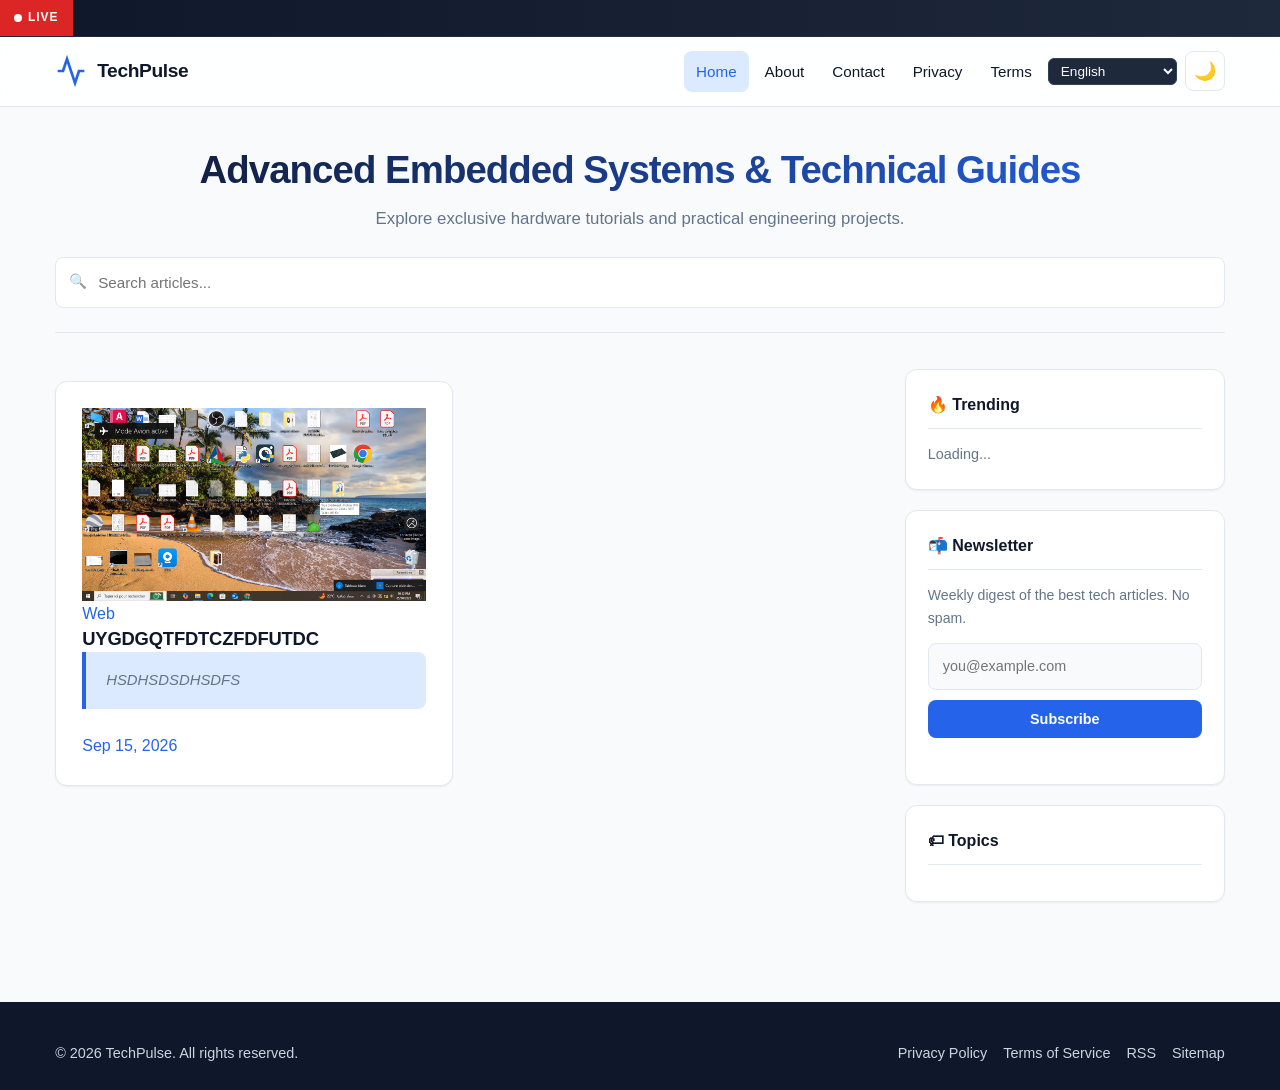
==== TECHPULSE-fixed/index.html @ c0780d41 "Update index.html" ====
<!DOCTYPE html>
<html lang="en" dir="ltr">
<head>
  <meta charset="UTF-8">
  <meta name="viewport" content="width=device-width, initial-scale=1.0">
  <title>TechPulse | Technical Tutorials &amp; Embedded Systems</title>
  <meta name="description" content="TechPulse - Your primary hub for hardware tutorials, microcontrollers, and embedded systems.">
  <meta name="keywords" content="embedded systems, microcontrollers, ESP32, IoT, tutorials, hardware">
  <link rel="canonical" href="https://techpulse.example.com/">

  <meta property="og:type" content="website">
  <meta property="og:title" content="TechPulse | Technical Tutorials & Embedded Systems">
  <meta property="og:description" content="Your primary hub for hardware tutorials, microcontrollers, and embedded systems.">
  <meta property="og:url" content="https://techpulse.example.com/">
  <meta property="og:image" content="https://techpulse.example.com/assets/og-default.png">
  <meta name="twitter:card" content="summary_large_image">

  <link rel="icon" href="favicon.ico" type="image/x-icon">
  <link rel="alternate" type="application/rss+xml" title="TechPulse RSS" href="rss.xml">
  <link rel="stylesheet" href="css/style.css">
  
  <style>
    /* Global Progress Bar & Enhancements */
    #readingProgressBar {
      position: fixed;
      top: 0;
      left: 0;
      height: 3px;
      background: #2563eb;
      width: 0%;
      z-index: 10000;
      transition: width 0.1s ease-out;
    }
    
    /* Language Selector Styling */
    .lang-select {
      background: var(--bg-secondary, #1e293b);
      color: var(--text-color, #f8fafc);
      border: 1px solid #334155;
      padding: 4px 8px;
      border-radius: 6px;
      font-size: 0.85rem;
      cursor: pointer;
      outline: none;
    }

    /* Secret Admin Modal */
    .admin-modal-overlay {
      position: fixed;
      top: 0; left: 0; width: 100%; height: 100%;
      background: rgba(0, 0, 0, 0.75);
      display: none;
      justify-content: center;
      align-items: center;
      z-index: 9999;
      backdrop-filter: blur(4px);
    }
    .admin-modal-overlay.active { display: flex; }
    .admin-modal-card {
      background: #1e293b;
      color: #f8fafc;
      padding: 24px;
      border-radius: 12px;
      box-shadow: 0 10px 25px rgba(0,0,0,0.5);
      width: 100%;
      max-width: 360px;
      text-align: center;
      border: 1px solid #334155;
      font-family: inherit;
    }
    .admin-modal-card h3 { margin-top: 0; margin-bottom: 12px; font-size: 1.25rem; }
    .admin-modal-card input {
      width: 100%;
      padding: 10px;
      margin-bottom: 12px;
      border-radius: 6px;
      border: 1px solid #475569;
      background: #0f172a;
      color: #fff;
      box-sizing: border-box;
      outline: none;
    }
    .admin-modal-card button {
      width: 100%;
      padding: 10px;
      border-radius: 6px;
      border: none;
      background: #2563eb;
      color: #fff;
      font-weight: bold;
      cursor: pointer;
    }
    .admin-modal-card button:hover { background: #1d4ed8; }

    /* Copy Code Button */
    pre { position: relative; }
    .copy-code-btn {
      position: absolute;
      top: 8px;
      right: 8px;
      background: #334155;
      color: #ffffff;
      border: none;
      padding: 4px 8px;
      border-radius: 4px;
      font-size: 0.75rem;
      cursor: pointer;
      transition: background 0.2s;
    }
    .copy-code-btn:hover { background: #475569; }
  </style>
</head>
<body>

  <!-- Top Scroll Progress Bar -->
  <div id="readingProgressBar"></div>

  <!-- News Ticker -->
  <div class="ticker" aria-label="Tech news ticker">
    <span class="ticker-label" id="tickerLabel">Live</span>
    <div class="ticker-track" id="tickerTrack" aria-hidden="true">
      <!-- Dynamic Ticker Items loaded via JS -->
    </div>
  </div>

  <header class="main-header">
    <div class="container">
      <div class="logo">
        <a href="index.html" aria-label="TechPulse Home">
          <svg width="32" height="32" viewBox="0 0 24 24" fill="none" stroke="currentColor" stroke-width="2">
            <polyline points="22 12 18 12 15 21 9 3 6 12 2 12"></polyline>
          </svg>
          <span>TechPulse</span>
        </a>
      </div>
      <nav class="nav-links" aria-label="Main navigation">
        <a href="index.html" class="active" data-i18n="nav_home">Home</a>
        <a href="about.html" data-i18n="nav_about">About</a>
        <a href="contact.html" data-i18n="nav_contact">Contact</a>
        <a href="privacy-policy.html" data-i18n="nav_privacy">Privacy</a>
        <a href="terms.html" data-i18n="nav_terms">Terms</a>
        
        <!-- Language Switcher (Top Global Languages by Population - No Arabic) -->
        <select id="languageSelector" class="lang-select" aria-label="Select Language">
          <option value="en">English</option>
          <option value="zh">中文 (Chinese)</option>
          <option value="es">Español</option>
          <option value="hi">हिन्दी (Hindi)</option>
          <option value="fr">Français</option>
        </select>

        <!-- Hidden Admin Link -->
        <a href="admin.html" id="adminBtn" class="admin-btn" style="display: none;">Admin</a>
        <button id="darkModeToggle" type="button" aria-pressed="false" aria-label="Switch theme">🌙</button>
      </nav>
    </div>
  </header>

  <main class="container">
    <section class="hero-section">
      <h1 data-i18n="hero_title">Advanced Embedded Systems &amp; Technical Guides</h1>
      <p data-i18n="hero_desc">Explore exclusive hardware tutorials and practical engineering projects.</p>
    </section>

    <div class="toolbar">
      <div class="search-box">
        <input type="search" id="searchInput" placeholder="Search articles..." aria-label="Search articles" data-i18n-ph="search_ph">
      </div>
    </div>

    <div class="filters" id="filters" aria-label="Filter by category"></div>

    <div class="layout">
      <div>
        <section class="articles-grid" id="articles-container" aria-live="polite">
          <p class="loading-state" data-i18n="loading">Loading articles...</p>
        </section>
      </div>

      <aside class="sidebar" aria-label="Sidebar">
        <div class="widget">
          <h3 data-i18n="widget_trending">🔥 Trending</h3>
          <ol class="popular-list" id="trendingList">
            <li style="color:var(--text-muted);font-size:0.9rem" data-i18n="loading">Loading...</li>
          </ol>
        </div>

        <div class="widget">
          <h3 data-i18n="widget_newsletter">📬 Newsletter</h3>
          <p style="font-size:0.88rem;color:var(--text-muted);margin-bottom:12px;" data-i18n="newsletter_desc">
            Weekly digest of the best tech articles. No spam.
          </p>
          <form class="newsletter-form" novalidate>
            <input type="email" placeholder="you@example.com" aria-label="Email address" required>
            <button type="submit" data-i18n="btn_subscribe">Subscribe</button>
            <p class="newsletter-msg" aria-live="polite"></p>
          </form>
        </div>

        <div class="widget">
          <h3 data-i18n="widget_topics">🏷 Topics</h3>
          <div class="tags" id="tagList"></div>
        </div>
      </aside>
    </div>
  </main>

  <footer class="main-footer">
    <div class="container">
      <p>&copy; 2026 TechPulse. All rights reserved.</p>
      <div class="footer-links">
        <a href="privacy-policy.html" data-i18n="nav_privacy">Privacy Policy</a>
        <a href="terms.html" data-i18n="nav_terms">Terms of Service</a>
        <a href="rss.xml">RSS</a>
        <a href="sitemap.xml">Sitemap</a>
      </div>
    </div>
  </footer>

  <button id="scrollTopBtn" type="button" aria-label="Scroll to top">↑</button>

  <!-- Admin Login Modal -->
  <div class="admin-modal-overlay" id="adminModal">
    <div class="admin-modal-card">
      <h3>Admin Access</h3>
      <input type="password" id="adminPassInput" placeholder="Enter Security PIN..." autocomplete="off">
      <button onclick="verifyAdminAccess()">Login</button>
    </div>
  </div>

  <script src="js/main.js"></script>

  <!-- Admin Secret Script -->
  <script>
    const SECRET_PIN = "123456";
    const adminBtn = document.getElementById('adminBtn');
    const adminModal = document.getElementById('adminModal');
    const adminPassInput = document.getElementById('adminPassInput');

    document.addEventListener("DOMContentLoaded", () => {
      if (sessionStorage.getItem("tp_admin_authenticated") === "true") {
        adminBtn.style.display = "inline-block";
      }
    });

    document.addEventListener("keydown", (e) => {
      if (e.ctrlKey && e.shiftKey && (e.key === 'A' || e.key === 'a')) {
        e.preventDefault();
        adminModal.classList.add('active');
        adminPassInput.focus();
      }
      if (e.key === "Escape") {
        adminModal.classList.remove('active');
      }
    });

    function verifyAdminAccess() {
      if (adminPassInput.value.trim() === SECRET_PIN) {
        sessionStorage.setItem("tp_admin_authenticated", "true");
        adminBtn.style.display = "inline-block";
        adminModal.classList.remove('active');
        adminPassInput.value = "";
        window.location.href = "admin.html";
      } else {
        alert("Incorrect PIN!");
        adminPassInput.value = "";
      }
    }
  </script>
</body>
</html>
---- TECHPULSE-fixed/css/style.css ----
/* ============================================
   TechPulse — Complete Stylesheet
   ============================================ */

:root {
    --bg: #f8fafc;
    --bg-alt: #ffffff;
    --bg-soft: #f1f5f9;
    --text: #0f172a;
    --text-muted: #64748b;
    --border: #e2e8f0;
    --primary: #2563eb;
    --primary-hover: #1d4ed8;
    --primary-soft: #dbeafe;
    --accent: #f59e0b;
    --danger: #dc2626;
    --success: #16a34a;
    --header-bg: rgba(255, 255, 255, 0.85);
    --footer-bg: #0f172a;
    --footer-text: #cbd5e1;
    --shadow-sm: 0 1px 2px rgba(15, 23, 42, 0.06);
    --shadow-md: 0 4px 12px rgba(15, 23, 42, 0.08);
    --shadow-lg: 0 12px 32px rgba(15, 23, 42, 0.12);
    --radius: 12px;
    --radius-sm: 8px;
    --transition: 0.25s cubic-bezier(0.4, 0, 0.2, 1);
}

html.dark-theme {
    --bg: #0b1220;
    --bg-alt: #131c2e;
    --bg-soft: #1a2438;
    --text: #e2e8f0;
    --text-muted: #94a3b8;
    --border: #22304a;
    --primary: #3b82f6;
    --primary-hover: #60a5fa;
    --primary-soft: #1e3a8a;
    --header-bg: rgba(11, 18, 32, 0.85);
    --footer-bg: #060c18;
    --footer-text: #94a3b8;
    --shadow-sm: 0 1px 2px rgba(0, 0, 0, 0.4);
    --shadow-md: 0 4px 12px rgba(0, 0, 0, 0.5);
    --shadow-lg: 0 12px 32px rgba(0, 0, 0, 0.6);
}

* { box-sizing: border-box; margin: 0; padding: 0; }
html { scroll-behavior: smooth; }

body {
    font-family: -apple-system, BlinkMacSystemFont, "Segoe UI", Roboto, "Helvetica Neue", Arial, sans-serif;
    line-height: 1.65;
    background: var(--bg);
    color: var(--text);
    transition: background-color var(--transition), color var(--transition);
    -webkit-font-smoothing: antialiased;
    min-height: 100vh;
    display: flex;
    flex-direction: column;
}
main { flex: 1; }

img { max-width: 100%; height: auto; display: block; }
a { color: var(--primary); text-decoration: none; transition: color var(--transition); }
a:hover { color: var(--primary-hover); }

a:focus-visible, button:focus-visible,
input:focus-visible, textarea:focus-visible, select:focus-visible {
    outline: 3px solid var(--primary);
    outline-offset: 2px;
    border-radius: 4px;
}

.container {
    width: 92%;
    max-width: 1180px;
    margin: 0 auto;
    padding: 0 4px;
}

/* ============ News Ticker ============ */
.ticker {
    background: linear-gradient(90deg, #0f172a, #1e293b);
    color: #e2e8f0;
    display: flex;
    align-items: center;
    overflow: hidden;
    border-bottom: 1px solid rgba(255, 255, 255, 0.06);
    font-size: 0.9rem;
    position: relative;
    z-index: 5;
}
.ticker-label {
    background: #dc2626;
    color: #fff;
    padding: 8px 14px;
    font-weight: 700;
    font-size: 0.75rem;
    letter-spacing: 0.08em;
    text-transform: uppercase;
    display: flex;
    align-items: center;
    gap: 6px;
    flex-shrink: 0;
}
.ticker-label::before {
    content: "";
    width: 8px; height: 8px;
    background: #fff;
    border-radius: 50%;
    animation: pulse 1.4s infinite ease-in-out;
}
@keyframes pulse {
    0%, 100% { opacity: 1; transform: scale(1); }
    50% { opacity: 0.4; transform: scale(0.7); }
}
.ticker-track {
    display: flex;
    gap: 40px;
    white-space: nowrap;
    animation: ticker-scroll 45s linear infinite;
    padding-left: 40px;
    will-change: transform;
}
.ticker:hover .ticker-track { animation-play-state: paused; }
.ticker-item { display: inline-flex; align-items: center; gap: 8px; }
.ticker-item::before { content: "▸"; color: #3b82f6; font-weight: 700; }
.ticker-item a { color: inherit; }
.ticker-item a:hover { color: #60a5fa; }
@keyframes ticker-scroll {
    from { transform: translateX(0); }
    to { transform: translateX(-50%); }
}

/* ============ Header ============ */
.main-header {
    position: sticky;
    top: 0;
    z-index: 100;
    background: var(--header-bg);
    backdrop-filter: saturate(180%) blur(12px);
    -webkit-backdrop-filter: saturate(180%) blur(12px);
    border-bottom: 1px solid var(--border);
}
.main-header .container {
    display: flex;
    justify-content: space-between;
    align-items: center;
    padding: 14px 4px;
    gap: 16px;
    flex-wrap: wrap;
}
.logo a {
    display: flex;
    align-items: center;
    gap: 10px;
    font-weight: 800;
    font-size: 1.2rem;
    color: var(--text);
    letter-spacing: -0.02em;
}
.logo svg polyline { stroke: var(--primary); }

.nav-links {
    display: flex;
    align-items: center;
    gap: 4px;
    flex-wrap: wrap;
}
.nav-links a {
    color: var(--text);
    font-weight: 500;
    padding: 8px 12px;
    border-radius: var(--radius-sm);
    font-size: 0.95rem;
    transition: background var(--transition), color var(--transition);
}
.nav-links a:hover { background: var(--bg-soft); color: var(--primary); }
.nav-links a.active { color: var(--primary); background: var(--primary-soft); }

.admin-btn {
    background: var(--primary) !important;
    color: #fff !important;
    padding: 8px 16px !important;
    border-radius: var(--radius-sm) !important;
    font-weight: 600 !important;
}
.admin-btn:hover { background: var(--primary-hover) !important; color: #fff !important; }

#darkModeToggle {
    display: inline-flex;
    align-items: center;
    justify-content: center;
    width: 40px; height: 40px;
    border-radius: var(--radius-sm);
    border: 1px solid var(--border);
    background: var(--bg-alt);
    color: var(--text);
    cursor: pointer;
    font-size: 18px;
    transition: all var(--transition);
    margin-left: 4px;
}
#darkModeToggle:hover { border-color: var(--primary); color: var(--primary); }

/* ============ Hero ============ */
.hero-section {
    text-align: center;
    margin: 40px 0 24px;
    padding: 0 4px;
}
.hero-section h1 {
    font-size: clamp(1.6rem, 3.5vw, 2.4rem);
    line-height: 1.2;
    letter-spacing: -0.025em;
    margin-bottom: 12px;
    background: linear-gradient(135deg, var(--text), var(--primary));
    -webkit-background-clip: text;
    background-clip: text;
    -webkit-text-fill-color: transparent;
}
.hero-section p {
    color: var(--text-muted);
    font-size: 1.05rem;
    max-width: 640px;
    margin: 0 auto;
}

/* ============ Search + Filter ============ */
.toolbar {
    display: flex;
    gap: 12px;
    align-items: center;
    margin: 24px 0 8px;
    flex-wrap: wrap;
}
.search-box {
    flex: 1;
    min-width: 220px;
    position: relative;
}
.search-box input {
    width: 100%;
    padding: 12px 16px 12px 42px;
    border: 1px solid var(--border);
    border-radius: var(--radius-sm);
    background: var(--bg-alt);
    color: var(--text);
    font: inherit;
    font-size: 0.95rem;
    transition: border-color var(--transition), box-shadow var(--transition);
}
.search-box input:focus {
    outline: none;
    border-color: var(--primary);
    box-shadow: 0 0 0 3px var(--primary-soft);
}
.search-box::before {
    content: "🔍";
    position: absolute;
    left: 14px;
    top: 50%;
    transform: translateY(-50%);
    font-size: 0.9rem;
    pointer-events: none;
    opacity: 0.6;
}

.filters {
    display: flex;
    gap: 8px;
    flex-wrap: wrap;
    margin: 12px 0 24px;
    padding-bottom: 12px;
    border-bottom: 1px solid var(--border);
}
.filter-chip {
    background: var(--bg-soft);
    color: var(--text-muted);
    padding: 6px 14px;
    border-radius: 999px;
    font-size: 0.85rem;
    font-weight: 500;
    border: 1px solid transparent;
    cursor: pointer;
    font-family: inherit;
    transition: all var(--transition);
}
.filter-chip:hover { background: var(--primary-soft); color: var(--primary); }
.filter-chip.active {
    background: var(--primary);
    color: #fff;
    border-color: var(--primary);
}

/* ============ Articles Grid ============ */
.articles-grid {
    display: grid;
    grid-template-columns: repeat(auto-fill, minmax(300px, 1fr));
    gap: 22px;
    padding: 12px 0 60px;
}
.article-card {
    background: var(--bg-alt);
    padding: 26px;
    border-radius: var(--radius);
    border: 1px solid var(--border);
    box-shadow: var(--shadow-sm);
    display: flex;
    flex-direction: column;
    gap: 12px;
    transition: transform var(--transition), box-shadow var(--transition), border-color var(--transition);
    position: relative;
    overflow: hidden;
}
.article-card::before {
    content: "";
    position: absolute;
    top: 0; left: 0;
    width: 4px; height: 100%;
    background: linear-gradient(180deg, var(--primary), #7c3aed);
    opacity: 0;
    transition: opacity var(--transition);
}
.article-card:hover {
    transform: translateY(-4px);
    box-shadow: var(--shadow-lg);
    border-color: var(--primary);
}
.article-card:hover::before { opacity: 1; }

.article-card .card-category {
    display: inline-block;
    background: var(--primary-soft);
    color: var(--primary);
    font-size: 0.72rem;
    font-weight: 700;
    padding: 4px 10px;
    border-radius: 999px;
    letter-spacing: 0.05em;
    text-transform: uppercase;
    width: fit-content;
}
.article-card h3 {
    font-size: 1.15rem;
    line-height: 1.35;
    letter-spacing: -0.01em;
    color: var(--text);
}
.article-card h3 a { color: inherit; }
.article-card h3 a:hover { color: var(--primary); }
.article-card p {
    color: var(--text-muted);
    font-size: 0.93rem;
    flex: 1;
}
.article-card .card-meta {
    display: flex;
    gap: 12px;
    font-size: 0.82rem;
    color: var(--text-muted);
    padding-top: 10px;
    border-top: 1px solid var(--border);
}
.read-more {
    color: var(--primary);
    font-weight: 600;
    font-size: 0.92rem;
    align-self: flex-start;
    display: inline-flex;
    align-items: center;
    gap: 6px;
    transition: gap var(--transition);
}
.read-more:hover { gap: 10px; color: var(--primary-hover); }

/* ============ Sidebar ============ */
.layout {
    display: grid;
    grid-template-columns: 1fr 320px;
    gap: 32px;
    padding: 12px 0 60px;
    align-items: start;
}
.sidebar { display: flex; flex-direction: column; gap: 20px; position: sticky; top: 90px; }
.widget {
    background: var(--bg-alt);
    border: 1px solid var(--border);
    border-radius: var(--radius);
    padding: 22px;
    box-shadow: var(--shadow-sm);
}
.widget h3 {
    font-size: 1rem;
    margin-bottom: 14px;
    padding-bottom: 10px;
    border-bottom: 1px solid var(--border);
}
.popular-list { list-style: none; display: flex; flex-direction: column; gap: 12px; }
.popular-list li { display: flex; gap: 12px; align-items: flex-start; }
.popular-num {
    flex-shrink: 0;
    width: 26px; height: 26px;
    background: var(--primary-soft);
    color: var(--primary);
    border-radius: 50%;
    display: flex;
    align-items: center;
    justify-content: center;
    font-weight: 700;
    font-size: 0.8rem;
}
.popular-list a { color: var(--text); font-size: 0.9rem; font-weight: 500; line-height: 1.4; }
.popular-list a:hover { color: var(--primary); }

.tags { display: flex; flex-wrap: wrap; gap: 8px; }
.tag {
    background: var(--bg-soft);
    color: var(--text-muted);
    padding: 5px 12px;
    border-radius: 999px;
    font-size: 0.82rem;
    font-weight: 500;
    transition: all var(--transition);
    cursor: pointer;
    border: none;
    font-family: inherit;
}
.tag:hover { background: var(--primary); color: #fff; }

.newsletter-form { display: flex; flex-direction: column; gap: 10px; }
.newsletter-form input {
    padding: 11px 14px;
    border: 1px solid var(--border);
    border-radius: var(--radius-sm);
    background: var(--bg);
    color: var(--text);
    font: inherit;
    font-size: 0.9rem;
}
.newsletter-form input:focus { border-color: var(--primary); outline: none; box-shadow: 0 0 0 3px var(--primary-soft); }
.newsletter-form button {
    background: var(--primary);
    color: #fff;
    border: none;
    padding: 11px;
    border-radius: var(--radius-sm);
    font-weight: 600;
    cursor: pointer;
    font-family: inherit;
    font-size: 0.9rem;
    transition: background var(--transition);
}
.newsletter-form button:hover { background: var(--primary-hover); }
.newsletter-msg { font-size: 0.85rem; color: var(--success); min-height: 1em; }

/* ============ Single Article ============ */
.reading-progress {
    position: fixed;
    top: 0; left: 0;
    height: 3px;
    width: 0%;
    background: linear-gradient(90deg, var(--primary), #7c3aed);
    z-index: 9999;
    transition: width 0.1s linear;
}
.breadcrumbs {
    display: flex;
    align-items: center;
    gap: 8px;
    padding: 20px 0 0;
    font-size: 0.88rem;
    color: var(--text-muted);
    flex-wrap: wrap;
}
.breadcrumbs a { color: var(--text-muted); }
.breadcrumbs a:hover { color: var(--primary); }
.breadcrumbs .current {
    color: var(--text);
    font-weight: 600;
    max-width: 320px;
    overflow: hidden;
    text-overflow: ellipsis;
    white-space: nowrap;
}

.article-container { max-width: 760px; margin: 0 auto; padding: 20px 0 60px; }
.single-article {
    background: var(--bg-alt);
    border: 1px solid var(--border);
    border-radius: var(--radius);
    padding: 40px;
    box-shadow: var(--shadow-sm);
    margin-top: 20px;
}
.article-header { margin-bottom: 24px; }
.article-header .article-category {
    display: inline-block;
    background: var(--primary-soft);
    color: var(--primary);
    font-size: 0.72rem;
    font-weight: 700;
    padding: 4px 12px;
    border-radius: 999px;
    letter-spacing: 0.05em;
    text-transform: uppercase;
    margin-bottom: 12px;
}
.article-header h1 {
    font-size: clamp(1.6rem, 3.5vw, 2.2rem);
    line-height: 1.2;
    letter-spacing: -0.025em;
    margin-bottom: 14px;
}
.article-meta {
    display: flex;
    gap: 16px;
    flex-wrap: wrap;
    color: var(--text-muted);
    font-size: 0.88rem;
    padding-bottom: 16px;
    border-bottom: 1px solid var(--border);
}
.article-hero-img {
    width: 100%;
    max-height: 420px;
    object-fit: cover;
    border-radius: var(--radius);
    margin: 20px 0;
}
.article-excerpt {
    padding: 16px 20px;
    background: var(--primary-soft);
    border-left: 4px solid var(--primary);
    border-radius: 0 var(--radius-sm) var(--radius-sm) 0;
    margin-bottom: 24px;
    font-style: italic;
}
html.dark-theme .article-excerpt { background: rgba(59, 130, 246, 0.12); }
.article-excerpt p { margin: 0; }
.article-content { font-size: 1.02rem; line-height: 1.75; }
.article-content p { margin-bottom: 18px; }

.share-buttons {
    display: flex;
    gap: 10px;
    flex-wrap: wrap;
    align-items: center;
    margin: 32px 0 20px;
    padding: 20px 0;
    border-top: 1px solid var(--border);
    border-bottom: 1px solid var(--border);
}
.share-label { font-weight: 600; font-size: 0.9rem; color: var(--text-muted); }
.share-btn {
    display: inline-flex;
    align-items: center;
    gap: 6px;
    padding: 8px 14px;
    border-radius: var(--radius-sm);
    background: var(--bg-soft);
    color: var(--text);
    font-size: 0.85rem;
    font-weight: 600;
    border: 1px solid var(--border);
    cursor: pointer;
    font-family: inherit;
    transition: all var(--transition);
}
.share-btn:hover { background: var(--primary); color: #fff; border-color: var(--primary); transform: translateY(-2px); }

.back-row { text-align: center; margin-top: 24px; }

.related-section { margin-top: 50px; }
.section-heading {
    font-size: 1.3rem;
    letter-spacing: -0.01em;
    margin-bottom: 22px;
    padding-bottom: 12px;
    border-bottom: 2px solid var(--border);
    position: relative;
    padding-left: 14px;
}
.section-heading::before {
    content: "";
    position: absolute;
    left: 0; top: 4px;
    width: 4px; height: 22px;
    background: var(--primary);
    border-radius: 2px;
}

.not-found { text-align: center; padding: 80px 20px; }
.not-found-icon { font-size: 4rem; margin-bottom: 16px; }
.not-found h1 { font-size: 1.8rem; margin-bottom: 8px; }
.not-found p { color: var(--text-muted); margin-bottom: 24px; }

.loading-state { text-align: center; padding: 60px 20px; color: var(--text-muted); }

/* ============ Buttons ============ */
.btn-primary, .btn-secondary {
    display: inline-flex;
    align-items: center;
    justify-content: center;
    gap: 6px;
    padding: 11px 22px;
    border: 1px solid transparent;
    border-radius: var(--radius-sm);
    cursor: pointer;
    font: inherit;
    font-weight: 600;
    font-size: 0.92rem;
    transition: all var(--transition);
    text-decoration: none;
}
.btn-primary { background: var(--primary); color: #fff; }
.btn-primary:hover { background: var(--primary-hover); color: #fff; transform: translateY(-1px); }
.btn-secondary {
    background: var(--bg-soft);
    color: var(--text);
    border-color: var(--border);
}
.btn-secondary:hover { background: var(--bg); color: var(--primary); border-color: var(--primary); }

/* ============ Static Pages ============ */
.page-content {
    background: var(--bg-alt);
    border-radius: var(--radius);
    border: 1px solid var(--border);
    padding: 40px;
    margin: 30px auto 60px;
    box-shadow: var(--shadow-sm);
    max-width: 800px;
}
.page-content h1 {
    font-size: clamp(1.6rem, 3vw, 2rem);
    letter-spacing: -0.02em;
    margin-bottom: 16px;
    padding-bottom: 12px;
    border-bottom: 2px solid var(--border);
}
.page-content h2 { font-size: 1.2rem; margin: 24px 0 10px; color: var(--primary); }
.page-content p { margin-bottom: 14px; }
.page-content ul { margin: 0 0 16px 22px; }
.page-content li { margin-bottom: 6px; }

.contact-form { display: flex; flex-direction: column; gap: 16px; margin-top: 24px; }
.form-group { display: flex; flex-direction: column; gap: 6px; }
.form-group label { font-weight: 600; font-size: 0.9rem; }
.form-group input, .form-group textarea, .form-group select {
    padding: 11px 14px;
    border: 1px solid var(--border);
    border-radius: var(--radius-sm);
    background: var(--bg);
    color: var(--text);
    font: inherit;
    font-size: 0.95rem;
    transition: border-color var(--transition), box-shadow var(--transition);
}
.form-group input:focus, .form-group textarea:focus, .form-group select:focus {
    outline: none;
    border-color: var(--primary);
    box-shadow: 0 0 0 3px var(--primary-soft);
}
.form-group textarea { resize: vertical; min-height: 120px; }

/* ============ Admin ============ */
.admin-container {
    display: grid;
    grid-template-columns: 1fr 1fr;
    gap: 24px;
    padding: 30px 0 60px;
    align-items: start;
}
.admin-form-card, .admin-list-card {
    background: var(--bg-alt);
    padding: 28px;
    border-radius: var(--radius);
    border: 1px solid var(--border);
    box-shadow: var(--shadow-sm);
}
.admin-form-card h3, .admin-list-card h3 {
    font-size: 1.15rem;
    margin-bottom: 18px;
    padding-bottom: 12px;
    border-bottom: 2px solid var(--border);
    position: relative;
    padding-left: 14px;
}
.admin-form-card h3::before, .admin-list-card h3::before {
    content: "";
    position: absolute;
    left: 0; top: 4px;
    width: 4px; height: 22px;
    background: var(--primary);
    border-radius: 2px;
}
.form-row { display: grid; grid-template-columns: 1fr 1fr; gap: 14px; }
.form-actions { display: flex; gap: 10px; flex-wrap: wrap; margin-top: 8px; }

.image-uploader { display: flex; flex-direction: column; gap: 8px; }
.image-preview {
    border: 2px dashed var(--border);
    border-radius: var(--radius-sm);
    min-height: 140px;
    display: flex;
    align-items: center;
    justify-content: center;
    cursor: pointer;
    overflow: hidden;
    background: var(--bg-soft);
    transition: all var(--transition);
}
.image-preview:hover { border-color: var(--primary); background: var(--primary-soft); }
.image-preview img { width: 100%; max-height: 220px; object-fit: cover; }
.image-hint { color: var(--text-muted); font-size: 0.88rem; }

.admin-article-item {
    display: flex;
    justify-content: space-between;
    align-items: center;
    gap: 12px;
    padding: 14px 0;
    border-bottom: 1px solid var(--border);
}
.admin-article-item:last-child { border-bottom: none; }
.admin-article-item > div:first-child { flex: 1; min-width: 0; }
.admin-article-item h4 { font-size: 0.98rem; line-height: 1.35; margin-bottom: 4px; word-break: break-word; }
.admin-article-item p {
    font-size: 0.85rem; color: var(--text-muted);
    overflow: hidden; text-overflow: ellipsis;
    display: -webkit-box; -webkit-line-clamp: 2; -webkit-box-orient: vertical;
}
.item-btns { display: flex; gap: 6px; flex-shrink: 0; }

.btn-edit, .btn-delete {
    border: none;
    padding: 7px 12px;
    border-radius: 6px;
    cursor: pointer;
    font: inherit;
    font-size: 0.82rem;
    font-weight: 600;
    transition: all var(--transition);
}
.btn-edit { background: #fef3c7; color: #92400e; }
.btn-edit:hover { background: var(--accent); color: #fff; }
.btn-delete { background: #fee2e2; color: #991b1b; }
.btn-delete:hover { background: var(--danger); color: #fff; }
html.dark-theme .btn-edit { background: rgba(245, 158, 11, 0.15); color: #fbbf24; }
html.dark-theme .btn-delete { background: rgba(220, 38, 38, 0.15); color: #f87171; }

.admin-stats {
    display: grid;
    grid-template-columns: repeat(auto-fit, minmax(120px, 1fr));
    gap: 12px;
    margin-bottom: 20px;
}
.stat {
    background: var(--bg-alt);
    border: 1px solid var(--border);
    border-radius: var(--radius-sm);
    padding: 14px 16px;
}
.stat-label { font-size: 0.75rem; color: var(--text-muted); text-transform: uppercase; letter-spacing: 0.05em; }
.stat-value { font-size: 1.5rem; font-weight: 800; color: var(--primary); margin-top: 2px; }

/* ============ Footer ============ */
.main-footer {
    background: var(--footer-bg);
    color: var(--footer-text);
    padding: 40px 0 24px;
    margin-top: 40px;
    font-size: 0.9rem;
}
.main-footer .container {
    display: flex;
    justify-content: space-between;
    align-items: center;
    flex-wrap: wrap;
    gap: 16px;
}
.footer-links { display: flex; gap: 16px; flex-wrap: wrap; }
.footer-links a { color: var(--footer-text); }
.footer-links a:hover { color: #60a5fa; }

/* ============ Scroll Top ============ */
#scrollTopBtn {
    display: none;
    position: fixed;
    bottom: 24px; right: 24px;
    z-index: 99;
    width: 48px; height: 48px;
    font-size: 20px;
    border: none;
    background: var(--primary);
    color: #fff;
    cursor: pointer;
    border-radius: 50%;
    box-shadow: var(--shadow-lg);
    transition: all var(--transition);
    align-items: center;
    justify-content: center;
}
#scrollTopBtn.visible { display: flex; }
#scrollTopBtn:hover { background: var(--primary-hover); transform: translateY(-3px); }

/* ============ Toast ============ */
.toast {
    position: fixed;
    bottom: 24px; left: 50%;
    transform: translateX(-50%) translateY(100px);
    background: var(--text);
    color: var(--bg);
    padding: 12px 24px;
    border-radius: var(--radius-sm);
    font-weight: 500;
    font-size: 0.9rem;
    box-shadow: var(--shadow-lg);
    opacity: 0;
    transition: all 0.3s ease;
    z-index: 500;
    pointer-events: none;
}
.toast.show { transform: translateX(-50%) translateY(0); opacity: 1; }

/* ============ Responsive ============ */
@media (max-width: 960px) {
    .layout { grid-template-columns: 1fr; }
    .sidebar { position: static; }
}
@media (max-width: 860px) {
    .admin-container { grid-template-columns: 1fr; }
}
@media (max-width: 720px) {
    .main-header .container { flex-direction: column; align-items: stretch; gap: 8px; }
    .nav-links { justify-content: flex-start; }
    .nav-links a { font-size: 0.88rem; padding: 6px 10px; }
    .hero-section h1 { font-size: 1.5rem; }
    .main-footer .container { justify-content: center; text-align: center; }
    .ticker { font-size: 0.82rem; }
    .ticker-label { font-size: 0.68rem; padding: 6px 10px; }
    .single-article, .page-content { padding: 24px 20px; }
    .form-row { grid-template-columns: 1fr; }
    .article-meta { font-size: 0.82rem; gap: 10px; }
    .breadcrumbs .current { max-width: 160px; }
}

@media (prefers-reduced-motion: reduce) {
    *, *::before, *::after {
        animation-duration: 0.01ms !important;
        animation-iteration-count: 1 !important;
        transition-duration: 0.01ms !important;
    }
    .ticker-track { animation: none; padding-left: 20px; overflow-x: auto; }
}
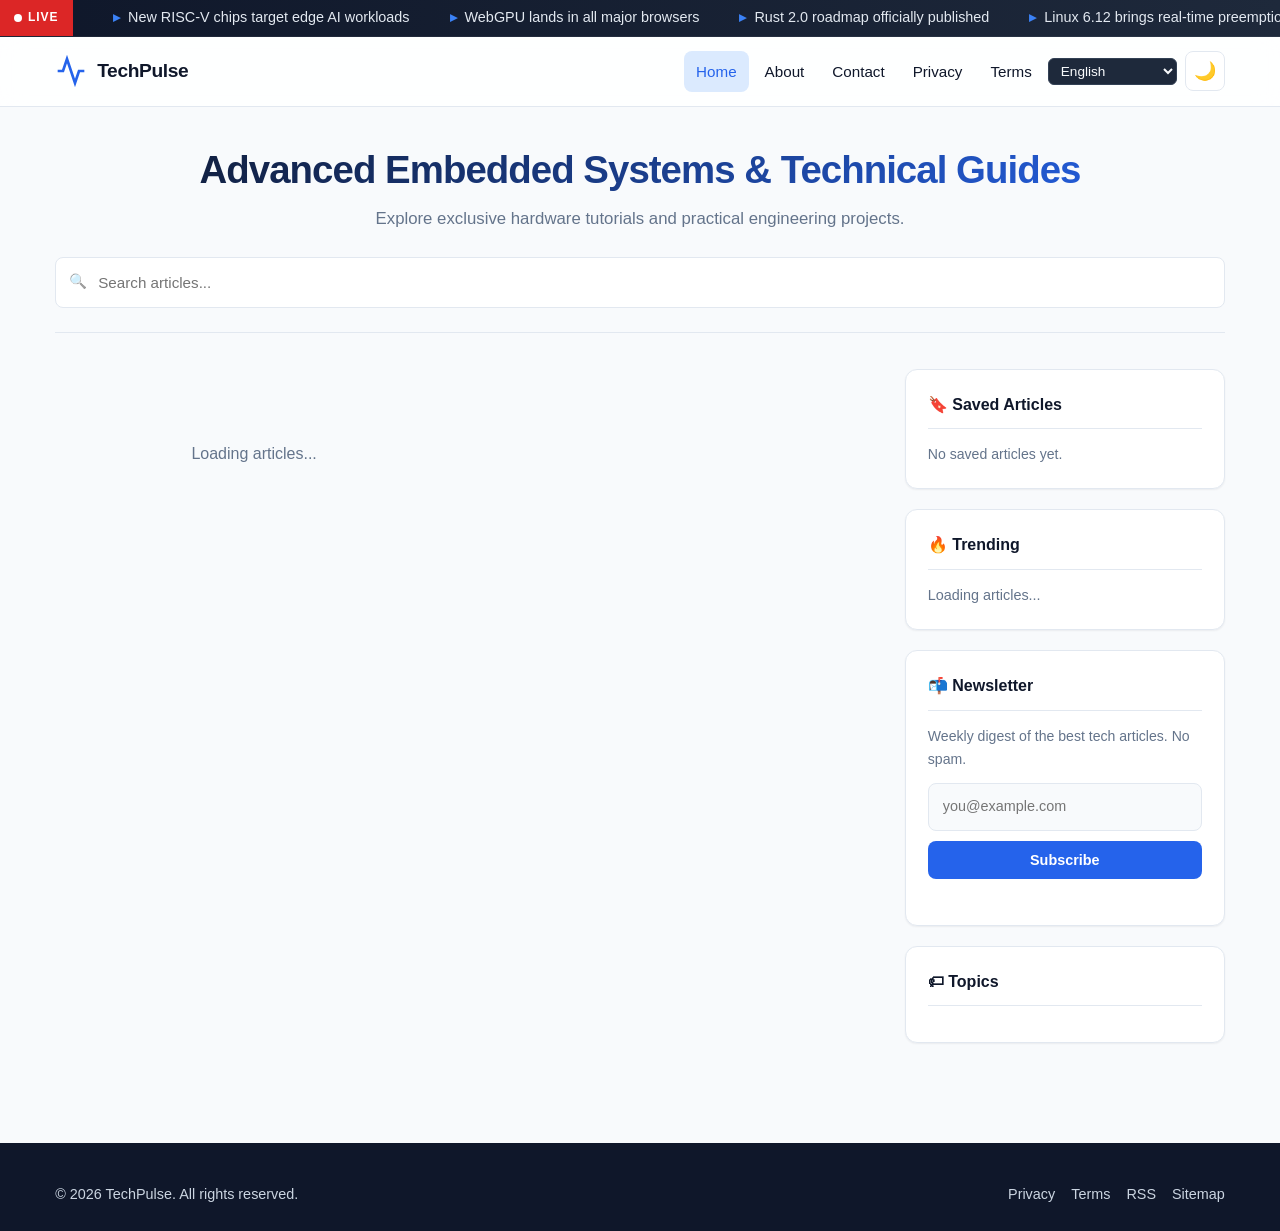
==== commit 5538f6c2: "Update index.html" ====
--- a/TECHPULSE-fixed/index.html
+++ b/TECHPULSE-fixed/index.html
@@ -18,21 +18,20 @@
   <link rel="icon" href="favicon.ico" type="image/x-icon">
   <link rel="alternate" type="application/rss+xml" title="TechPulse RSS" href="rss.xml">
   <link rel="stylesheet" href="css/style.css">
-  
+
   <style>
-    /* Global Progress Bar & Enhancements */
+    /* Reading Progress Bar */
     #readingProgressBar {
       position: fixed;
-      top: 0;
-      left: 0;
+      top: 0; left: 0;
       height: 3px;
       background: #2563eb;
       width: 0%;
       z-index: 10000;
       transition: width 0.1s ease-out;
     }
-    
-    /* Language Selector Styling */
+
+    /* Language Dropdown Selector */
     .lang-select {
       background: var(--bg-secondary, #1e293b);
       color: var(--text-color, #f8fafc);
@@ -44,7 +43,18 @@
       outline: none;
     }
 
-    /* Secret Admin Modal */
+    /* Bookmark Button */
+    .bookmark-btn {
+      background: transparent;
+      border: none;
+      cursor: pointer;
+      font-size: 1.1rem;
+      margin-left: 8px;
+      transition: transform 0.2s;
+    }
+    .bookmark-btn:hover { transform: scale(1.2); }
+
+    /* Admin Secret Modal Overlay */
     .admin-modal-overlay {
       position: fixed;
       top: 0; left: 0; width: 100%; height: 100%;
@@ -92,7 +102,7 @@
     }
     .admin-modal-card button:hover { background: #1d4ed8; }
 
-    /* Copy Code Button */
+    /* Code Block Copy Button */
     pre { position: relative; }
     .copy-code-btn {
       position: absolute;
@@ -115,12 +125,10 @@
   <!-- Top Scroll Progress Bar -->
   <div id="readingProgressBar"></div>
 
-  <!-- News Ticker -->
+  <!-- Dynamic News Ticker -->
   <div class="ticker" aria-label="Tech news ticker">
     <span class="ticker-label" id="tickerLabel">Live</span>
-    <div class="ticker-track" id="tickerTrack" aria-hidden="true">
-      <!-- Dynamic Ticker Items loaded via JS -->
-    </div>
+    <div class="ticker-track" id="tickerTrack" aria-hidden="true"></div>
   </div>
 
   <header class="main-header">
@@ -140,7 +148,7 @@
         <a href="privacy-policy.html" data-i18n="nav_privacy">Privacy</a>
         <a href="terms.html" data-i18n="nav_terms">Terms</a>
         
-        <!-- Language Switcher (Top Global Languages by Population - No Arabic) -->
+        <!-- Global Language Selector -->
         <select id="languageSelector" class="lang-select" aria-label="Select Language">
           <option value="en">English</option>
           <option value="zh">中文 (Chinese)</option>
@@ -178,6 +186,14 @@
       </div>
 
       <aside class="sidebar" aria-label="Sidebar">
+        <!-- Bookmarked Articles Widget -->
+        <div class="widget">
+          <h3 data-i18n="widget_bookmarks">🔖 Saved Articles</h3>
+          <ul id="bookmarksList" style="list-style:none; padding:0; font-size:0.88rem; color:var(--text-muted);">
+            <li data-i18n="no_bookmarks">No saved articles yet.</li>
+          </ul>
+        </div>
+
         <div class="widget">
           <h3 data-i18n="widget_trending">🔥 Trending</h3>
           <ol class="popular-list" id="trendingList">
@@ -219,7 +235,7 @@
 
   <button id="scrollTopBtn" type="button" aria-label="Scroll to top">↑</button>
 
-  <!-- Admin Login Modal -->
+  <!-- Admin Verification Modal -->
   <div class="admin-modal-overlay" id="adminModal">
     <div class="admin-modal-card">
       <h3>Admin Access</h3>
@@ -230,7 +246,7 @@
 
   <script src="js/main.js"></script>
 
-  <!-- Admin Secret Script -->
+  <!-- Admin Hotkey Verification Script (Ctrl + Shift + A) -->
   <script>
     const SECRET_PIN = "123456";
     const adminBtn = document.getElementById('adminBtn');
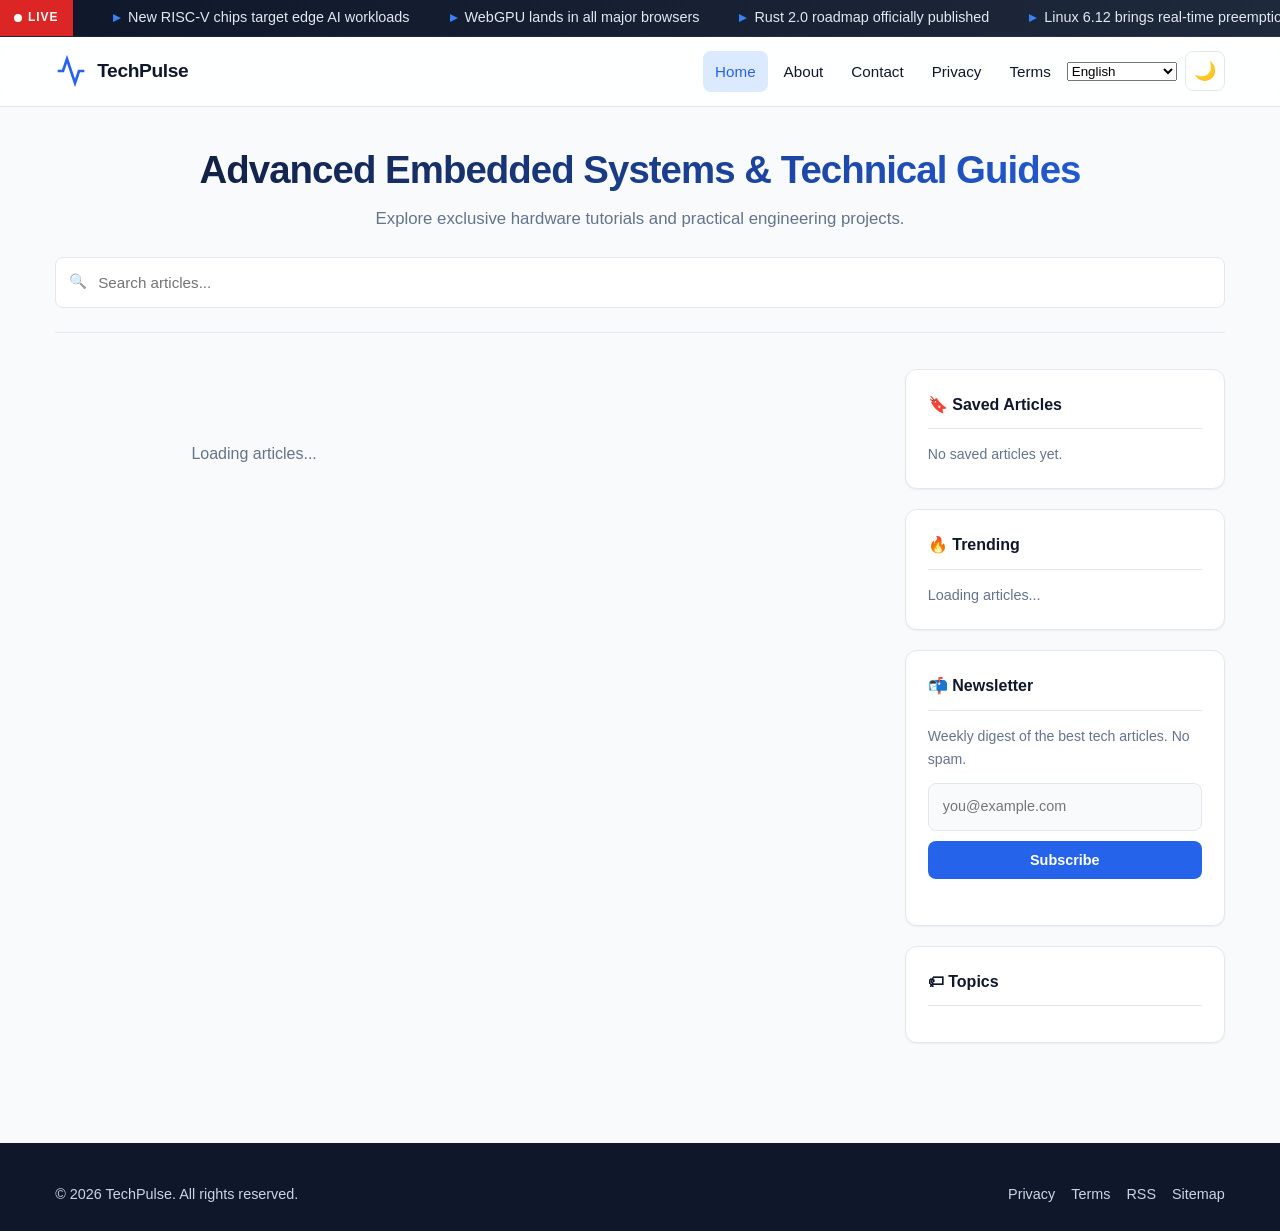
==== commit 449872be: "Add files via upload" ====
--- a/TECHPULSE-fixed/index.html
+++ b/TECHPULSE-fixed/index.html
@@ -18,107 +18,6 @@
   <link rel="icon" href="favicon.ico" type="image/x-icon">
   <link rel="alternate" type="application/rss+xml" title="TechPulse RSS" href="rss.xml">
   <link rel="stylesheet" href="css/style.css">
-
-  <style>
-    /* Reading Progress Bar */
-    #readingProgressBar {
-      position: fixed;
-      top: 0; left: 0;
-      height: 3px;
-      background: #2563eb;
-      width: 0%;
-      z-index: 10000;
-      transition: width 0.1s ease-out;
-    }
-
-    /* Language Dropdown Selector */
-    .lang-select {
-      background: var(--bg-secondary, #1e293b);
-      color: var(--text-color, #f8fafc);
-      border: 1px solid #334155;
-      padding: 4px 8px;
-      border-radius: 6px;
-      font-size: 0.85rem;
-      cursor: pointer;
-      outline: none;
-    }
-
-    /* Bookmark Button */
-    .bookmark-btn {
-      background: transparent;
-      border: none;
-      cursor: pointer;
-      font-size: 1.1rem;
-      margin-left: 8px;
-      transition: transform 0.2s;
-    }
-    .bookmark-btn:hover { transform: scale(1.2); }
-
-    /* Admin Secret Modal Overlay */
-    .admin-modal-overlay {
-      position: fixed;
-      top: 0; left: 0; width: 100%; height: 100%;
-      background: rgba(0, 0, 0, 0.75);
-      display: none;
-      justify-content: center;
-      align-items: center;
-      z-index: 9999;
-      backdrop-filter: blur(4px);
-    }
-    .admin-modal-overlay.active { display: flex; }
-    .admin-modal-card {
-      background: #1e293b;
-      color: #f8fafc;
-      padding: 24px;
-      border-radius: 12px;
-      box-shadow: 0 10px 25px rgba(0,0,0,0.5);
-      width: 100%;
-      max-width: 360px;
-      text-align: center;
-      border: 1px solid #334155;
-      font-family: inherit;
-    }
-    .admin-modal-card h3 { margin-top: 0; margin-bottom: 12px; font-size: 1.25rem; }
-    .admin-modal-card input {
-      width: 100%;
-      padding: 10px;
-      margin-bottom: 12px;
-      border-radius: 6px;
-      border: 1px solid #475569;
-      background: #0f172a;
-      color: #fff;
-      box-sizing: border-box;
-      outline: none;
-    }
-    .admin-modal-card button {
-      width: 100%;
-      padding: 10px;
-      border-radius: 6px;
-      border: none;
-      background: #2563eb;
-      color: #fff;
-      font-weight: bold;
-      cursor: pointer;
-    }
-    .admin-modal-card button:hover { background: #1d4ed8; }
-
-    /* Code Block Copy Button */
-    pre { position: relative; }
-    .copy-code-btn {
-      position: absolute;
-      top: 8px;
-      right: 8px;
-      background: #334155;
-      color: #ffffff;
-      border: none;
-      padding: 4px 8px;
-      border-radius: 4px;
-      font-size: 0.75rem;
-      cursor: pointer;
-      transition: background 0.2s;
-    }
-    .copy-code-btn:hover { background: #475569; }
-  </style>
 </head>
 <body>
 
@@ -147,7 +46,7 @@
         <a href="contact.html" data-i18n="nav_contact">Contact</a>
         <a href="privacy-policy.html" data-i18n="nav_privacy">Privacy</a>
         <a href="terms.html" data-i18n="nav_terms">Terms</a>
-        
+
         <!-- Global Language Selector -->
         <select id="languageSelector" class="lang-select" aria-label="Select Language">
           <option value="en">English</option>
@@ -157,7 +56,7 @@
           <option value="fr">Français</option>
         </select>
 
-        <!-- Hidden Admin Link -->
+        <!-- Admin link: hidden for every visitor by default (see js/common.js) -->
         <a href="admin.html" id="adminBtn" class="admin-btn" style="display: none;">Admin</a>
         <button id="darkModeToggle" type="button" aria-pressed="false" aria-label="Switch theme">🌙</button>
       </nav>
@@ -206,8 +105,9 @@
           <p style="font-size:0.88rem;color:var(--text-muted);margin-bottom:12px;" data-i18n="newsletter_desc">
             Weekly digest of the best tech articles. No spam.
           </p>
-          <form class="newsletter-form" novalidate>
-            <input type="email" placeholder="you@example.com" aria-label="Email address" required>
+          <form class="newsletter-form" name="newsletter" data-netlify="true" novalidate>
+            <input type="hidden" name="form-name" value="newsletter">
+            <input type="email" name="email" placeholder="you@example.com" aria-label="Email address" required>
             <button type="submit" data-i18n="btn_subscribe">Subscribe</button>
             <p class="newsletter-msg" aria-live="polite"></p>
           </form>
@@ -223,7 +123,7 @@
 
   <footer class="main-footer">
     <div class="container">
-      <p>&copy; 2026 TechPulse. All rights reserved.</p>
+      <p>&copy; 2026 TechPulse. <span data-i18n="footer_rights">All rights reserved.</span></p>
       <div class="footer-links">
         <a href="privacy-policy.html" data-i18n="nav_privacy">Privacy Policy</a>
         <a href="terms.html" data-i18n="nav_terms">Terms of Service</a>
@@ -235,53 +135,8 @@
 
   <button id="scrollTopBtn" type="button" aria-label="Scroll to top">↑</button>
 
-  <!-- Admin Verification Modal -->
-  <div class="admin-modal-overlay" id="adminModal">
-    <div class="admin-modal-card">
-      <h3>Admin Access</h3>
-      <input type="password" id="adminPassInput" placeholder="Enter Security PIN..." autocomplete="off">
-      <button onclick="verifyAdminAccess()">Login</button>
-    </div>
-  </div>
-
+  <script src="js/common.js"></script>
+  <script src="js/i18n.js"></script>
   <script src="js/main.js"></script>
-
-  <!-- Admin Hotkey Verification Script (Ctrl + Shift + A) -->
-  <script>
-    const SECRET_PIN = "123456";
-    const adminBtn = document.getElementById('adminBtn');
-    const adminModal = document.getElementById('adminModal');
-    const adminPassInput = document.getElementById('adminPassInput');
-
-    document.addEventListener("DOMContentLoaded", () => {
-      if (sessionStorage.getItem("tp_admin_authenticated") === "true") {
-        adminBtn.style.display = "inline-block";
-      }
-    });
-
-    document.addEventListener("keydown", (e) => {
-      if (e.ctrlKey && e.shiftKey && (e.key === 'A' || e.key === 'a')) {
-        e.preventDefault();
-        adminModal.classList.add('active');
-        adminPassInput.focus();
-      }
-      if (e.key === "Escape") {
-        adminModal.classList.remove('active');
-      }
-    });
-
-    function verifyAdminAccess() {
-      if (adminPassInput.value.trim() === SECRET_PIN) {
-        sessionStorage.setItem("tp_admin_authenticated", "true");
-        adminBtn.style.display = "inline-block";
-        adminModal.classList.remove('active');
-        adminPassInput.value = "";
-        window.location.href = "admin.html";
-      } else {
-        alert("Incorrect PIN!");
-        adminPassInput.value = "";
-      }
-    }
-  </script>
 </body>
 </html>
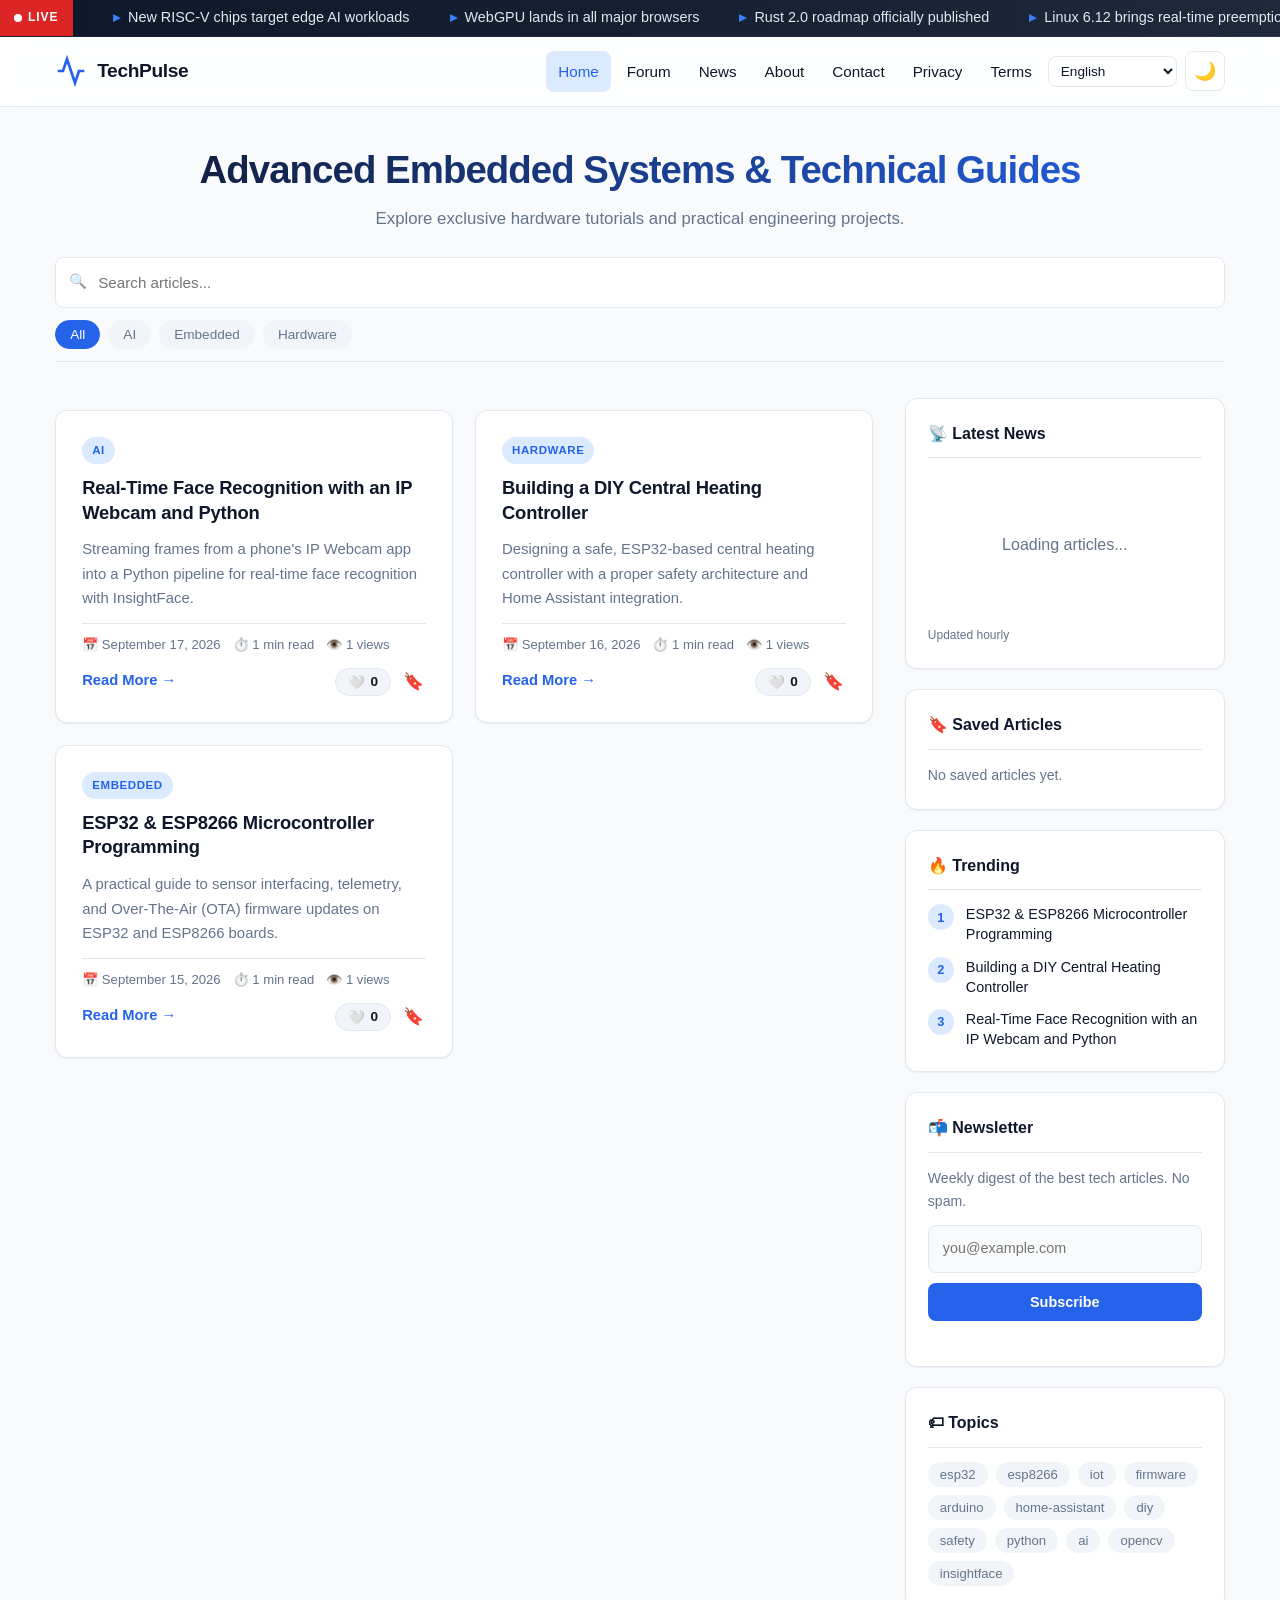
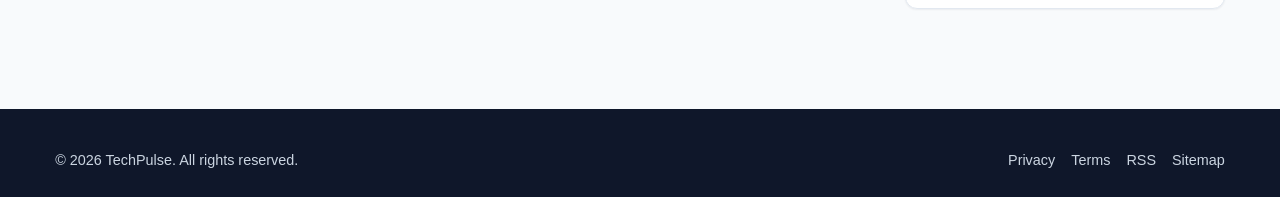
==== commit fee0b2de: "Add files via upload" ====
--- a/TECHPULSE-fixed/index.html
+++ b/TECHPULSE-fixed/index.html
@@ -42,6 +42,8 @@
       </div>
       <nav class="nav-links" aria-label="Main navigation">
         <a href="index.html" class="active" data-i18n="nav_home">Home</a>
+        <a href="forum.html" data-i18n="nav_forum">Forum</a>
+        <a href="index.html#newsWidget" data-i18n="nav_news">News</a>
         <a href="about.html" data-i18n="nav_about">About</a>
         <a href="contact.html" data-i18n="nav_contact">Contact</a>
         <a href="privacy-policy.html" data-i18n="nav_privacy">Privacy</a>
@@ -54,6 +56,7 @@
           <option value="es">Español</option>
           <option value="hi">हिन्दी (Hindi)</option>
           <option value="fr">Français</option>
+          <option value="ar">العربية</option>
         </select>
 
         <!-- Admin link: hidden for every visitor by default (see js/common.js) -->
@@ -85,6 +88,16 @@
       </div>
 
       <aside class="sidebar" aria-label="Sidebar">
+        <!-- Live News Widget: real tech headlines (Hacker News) + oil & gas,
+             refreshed hourly by js/live-news.js -->
+        <div class="widget" id="newsWidget">
+          <h3 data-i18n="widget_news">📡 Latest News</h3>
+          <div id="newsWidgetList">
+            <p class="loading-state" data-i18n="loading">Loading...</p>
+          </div>
+          <p style="font-size:0.75rem;color:var(--text-muted);margin-top:8px;" data-i18n="news_updated">Updated hourly</p>
+        </div>
+
         <!-- Bookmarked Articles Widget -->
         <div class="widget">
           <h3 data-i18n="widget_bookmarks">🔖 Saved Articles</h3>
@@ -135,6 +148,7 @@
 
   <button id="scrollTopBtn" type="button" aria-label="Scroll to top">↑</button>
 
+  <script src="js/live-news.js"></script>
   <script src="js/common.js"></script>
   <script src="js/i18n.js"></script>
   <script src="js/main.js"></script>
--- a/TECHPULSE-fixed/css/style.css
+++ b/TECHPULSE-fixed/css/style.css
@@ -846,6 +846,125 @@
     .breadcrumbs .current { max-width: 160px; }
 }
 
+/* ============ Language selector (shared across every page) ============ */
+.lang-select {
+    background: var(--bg-alt);
+    color: var(--text);
+    border: 1px solid var(--border);
+    padding: 6px 8px;
+    border-radius: var(--radius-sm);
+    font-size: 0.85rem;
+    font-family: inherit;
+    cursor: pointer;
+    outline: none;
+}
+
+/* ============ Reading progress bar (top of viewport) ============ */
+#readingProgressBar {
+    position: fixed;
+    top: 0; left: 0;
+    height: 3px;
+    background: var(--primary);
+    width: 0%;
+    z-index: 10000;
+    transition: width 0.1s ease-out;
+}
+
+/* ============ Bookmark + Like buttons ============ */
+.bookmark-btn {
+    background: transparent;
+    border: none;
+    cursor: pointer;
+    font-size: 1.05rem;
+    padding: 0 2px;
+    transition: transform 0.2s;
+}
+.bookmark-btn:hover { transform: scale(1.15); }
+
+.like-btn {
+    display: inline-flex;
+    align-items: center;
+    gap: 5px;
+    background: var(--bg-soft);
+    border: 1px solid var(--border);
+    border-radius: 999px;
+    padding: 5px 12px;
+    font-size: 0.85rem;
+    font-weight: 600;
+    color: var(--text);
+    cursor: pointer;
+    font-family: inherit;
+    transition: all var(--transition);
+}
+.like-btn:hover { border-color: var(--primary); }
+.like-btn.liked { background: var(--primary-soft); border-color: var(--primary); color: var(--primary); }
+.like-count { font-variant-numeric: tabular-nums; }
+
+/* ============ Admin access modal (injected by common.js on every page) ============ */
+.admin-modal-overlay {
+    position: fixed;
+    top: 0; left: 0; width: 100%; height: 100%;
+    background: rgba(0, 0, 0, 0.75);
+    display: none;
+    justify-content: center;
+    align-items: center;
+    z-index: 9999;
+    backdrop-filter: blur(4px);
+}
+.admin-modal-overlay.active { display: flex; }
+.admin-modal-card {
+    background: #1e293b;
+    color: #f8fafc;
+    padding: 24px;
+    border-radius: 12px;
+    box-shadow: 0 10px 25px rgba(0,0,0,0.5);
+    width: 100%;
+    max-width: 360px;
+    text-align: center;
+    border: 1px solid #334155;
+    font-family: inherit;
+}
+.admin-modal-card h3 { margin-top: 0; margin-bottom: 12px; font-size: 1.25rem; }
+.admin-modal-card input {
+    width: 100%;
+    padding: 10px;
+    margin-bottom: 12px;
+    border-radius: 6px;
+    border: 1px solid #475569;
+    background: #0f172a;
+    color: #fff;
+    box-sizing: border-box;
+    outline: none;
+}
+.admin-modal-card button {
+    width: 100%;
+    padding: 10px;
+    border-radius: 6px;
+    border: none;
+    background: #2563eb;
+    color: #fff;
+    font-weight: bold;
+    cursor: pointer;
+}
+.admin-modal-card button:hover { background: #1d4ed8; }
+
+/* ============ Code block copy button ============ */
+pre { position: relative; }
+.copy-code-btn {
+    position: absolute;
+    top: 8px;
+    right: 8px;
+    background: #334155;
+    color: #ffffff;
+    border: none;
+    padding: 4px 8px;
+    border-radius: 4px;
+    font-size: 0.75rem;
+    cursor: pointer;
+    transition: background 0.2s;
+}
+.copy-code-btn:hover { background: #475569; }
+
 @media (prefers-reduced-motion: reduce) {
     *, *::before, *::after {
         animation-duration: 0.01ms !important;
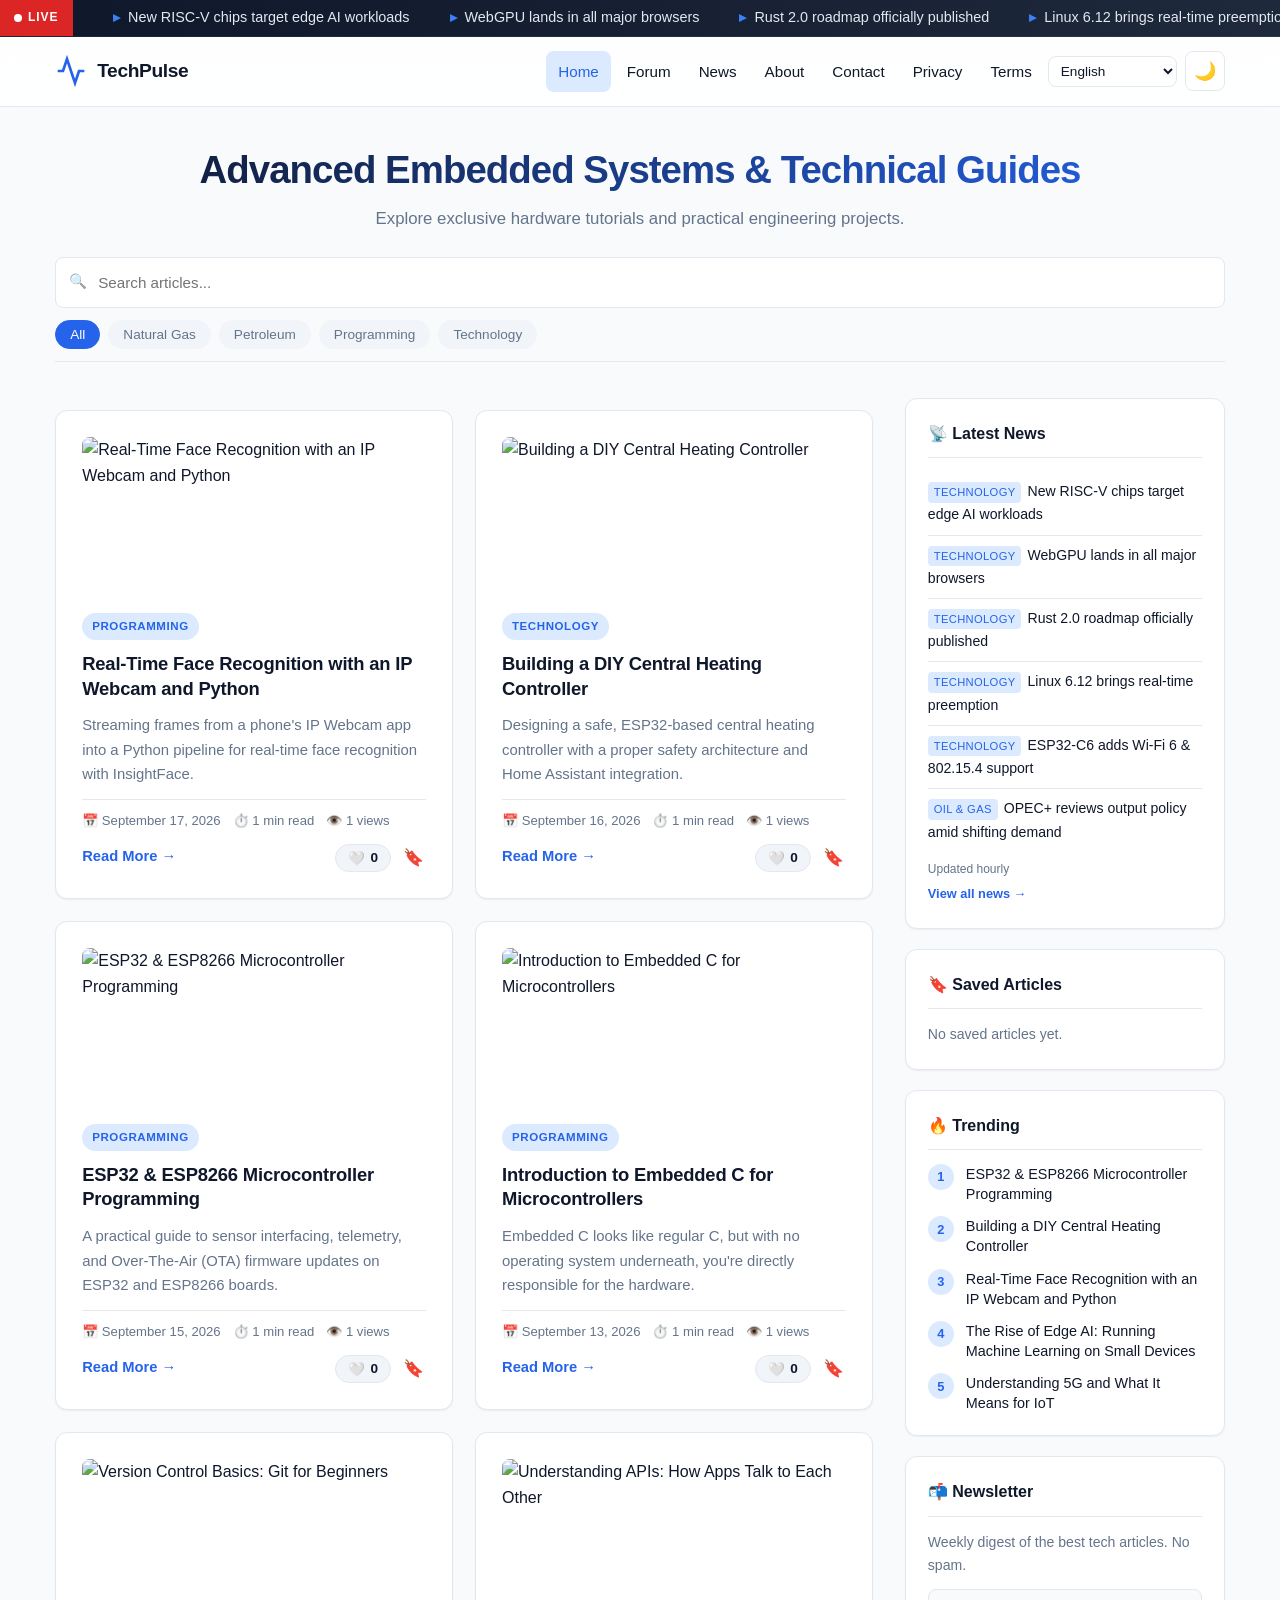
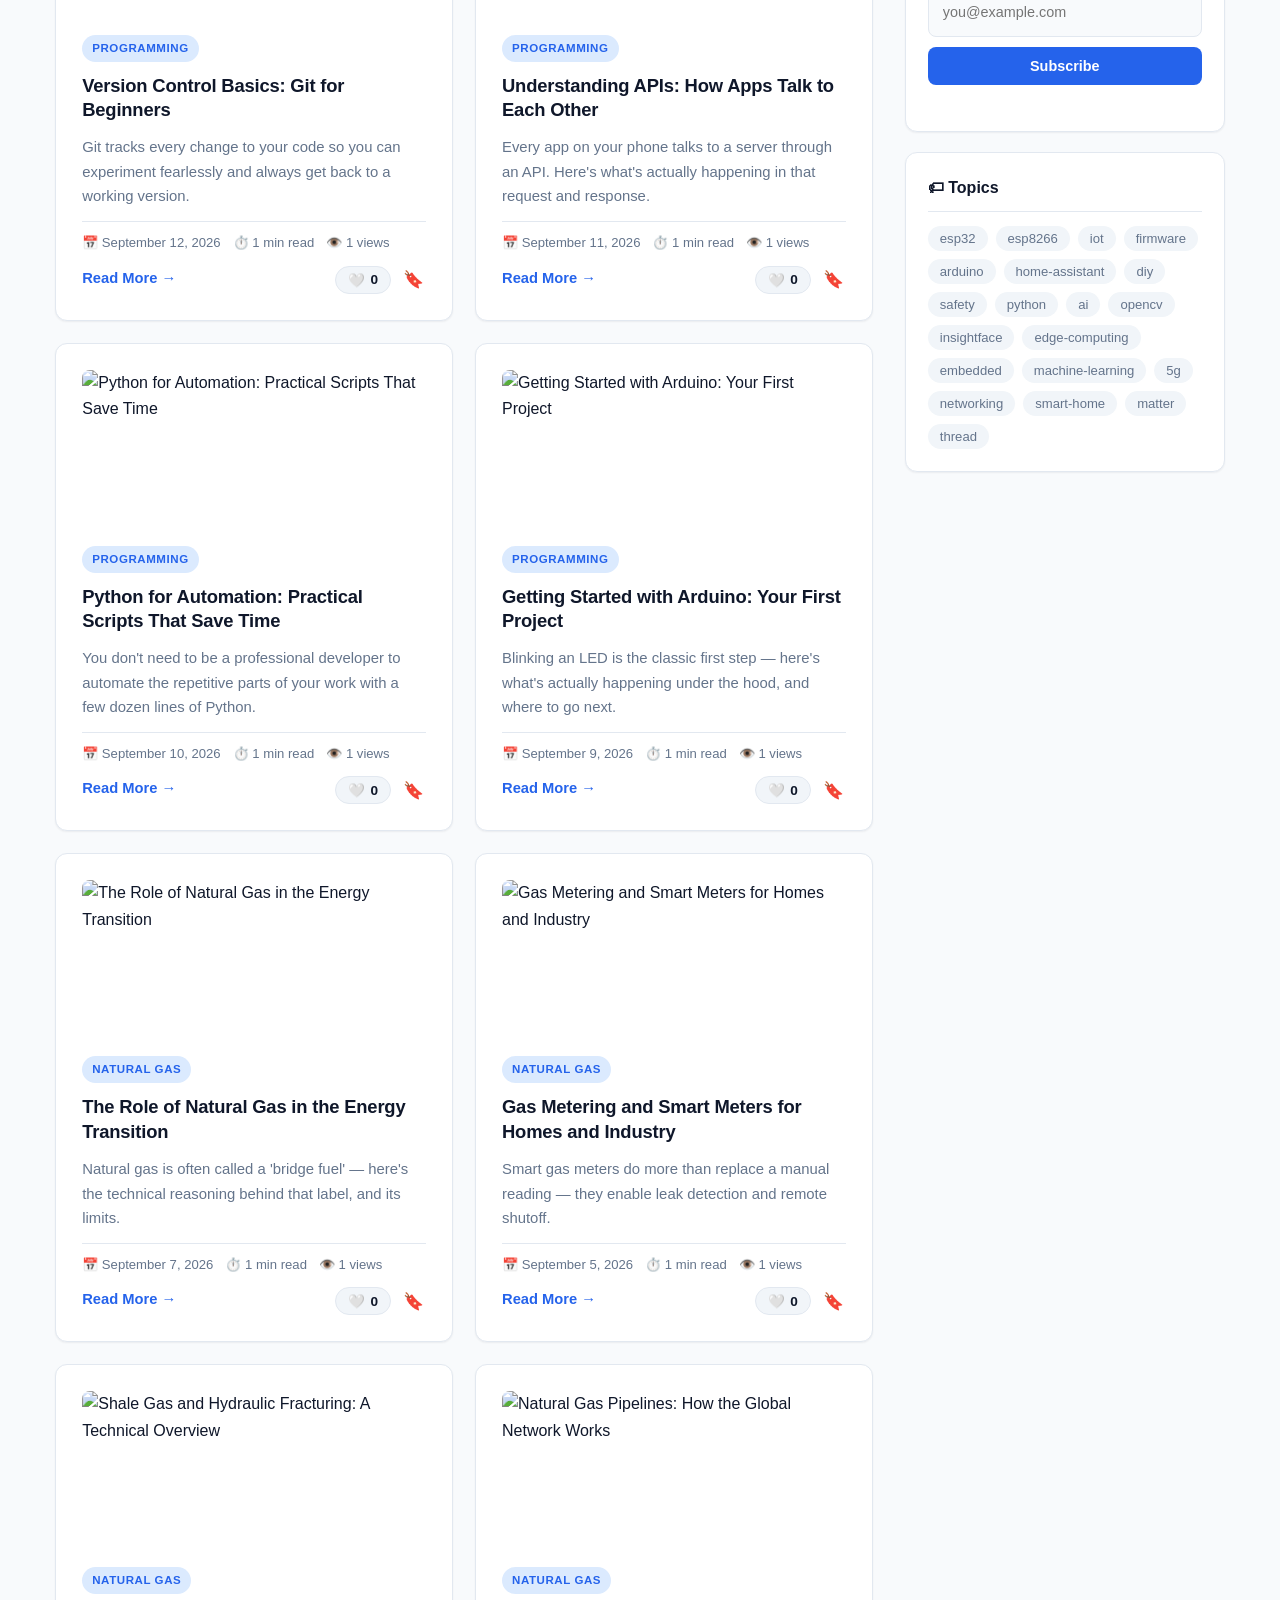
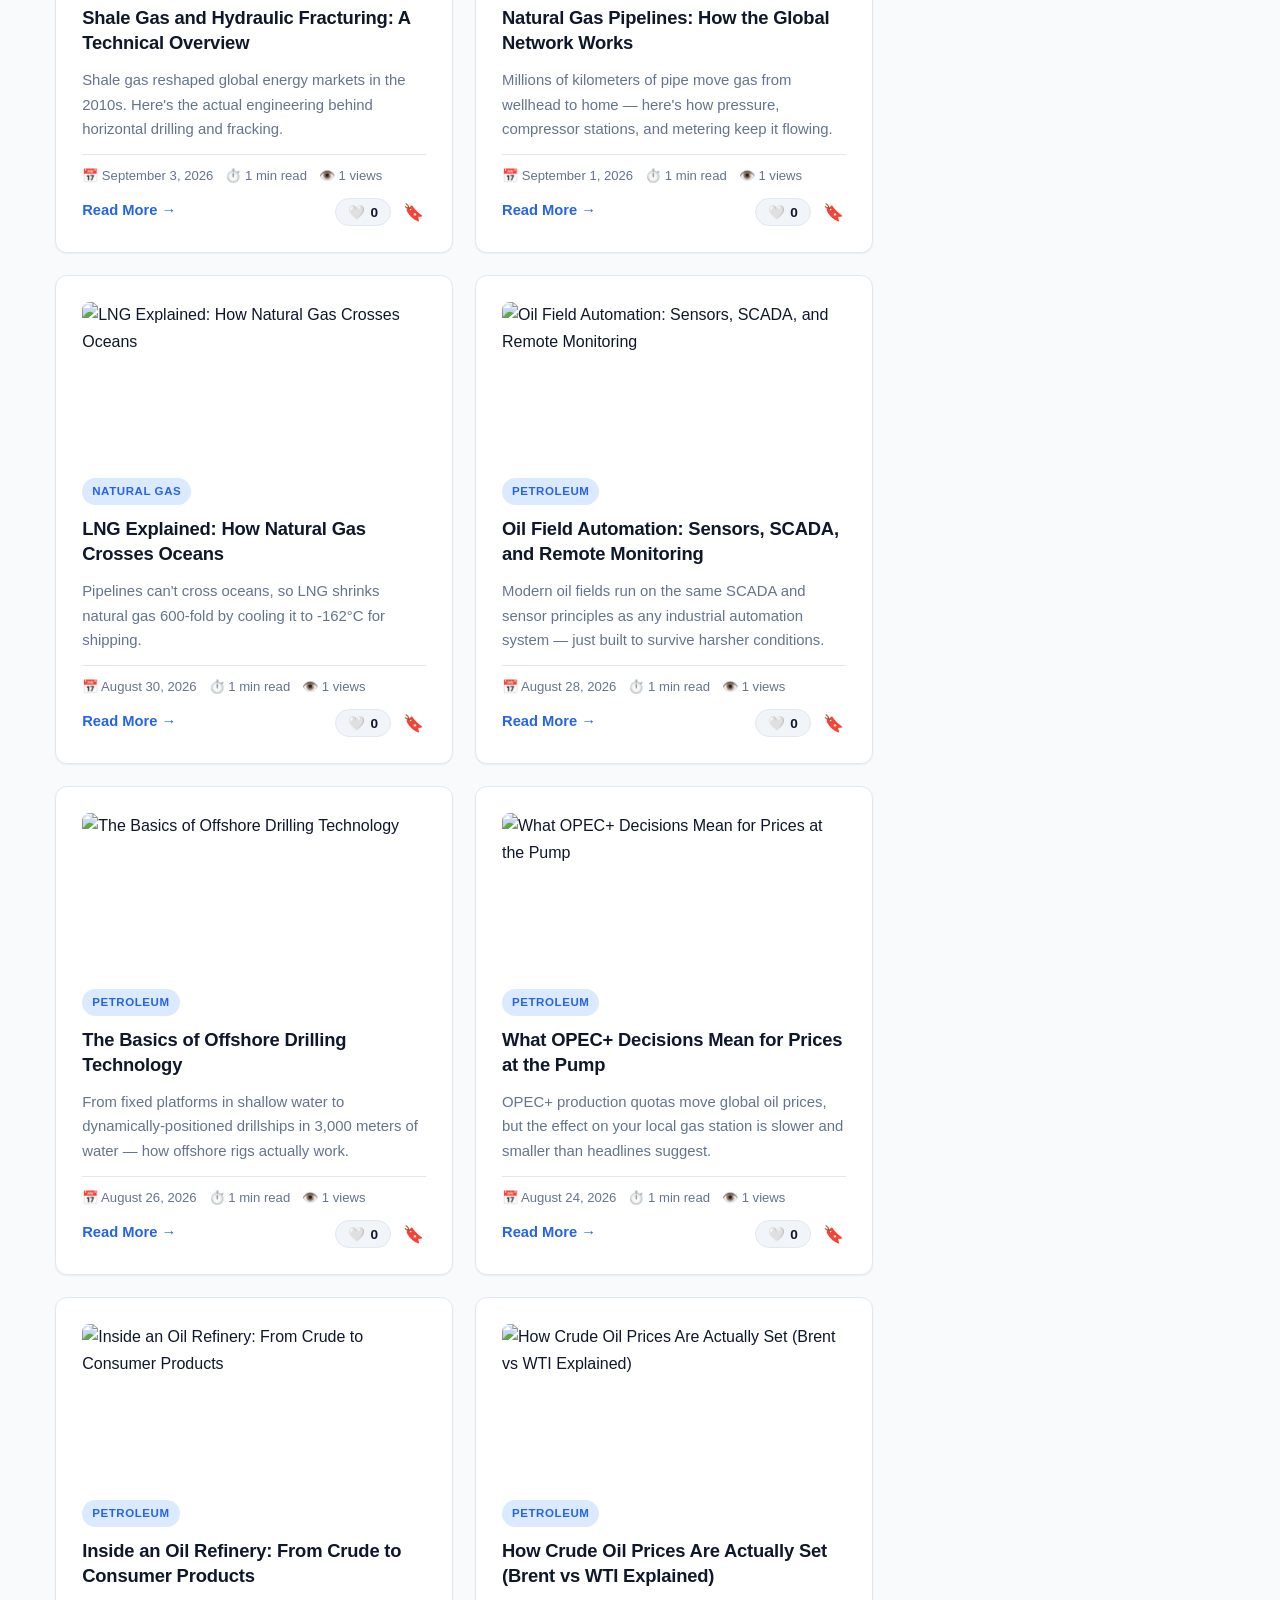
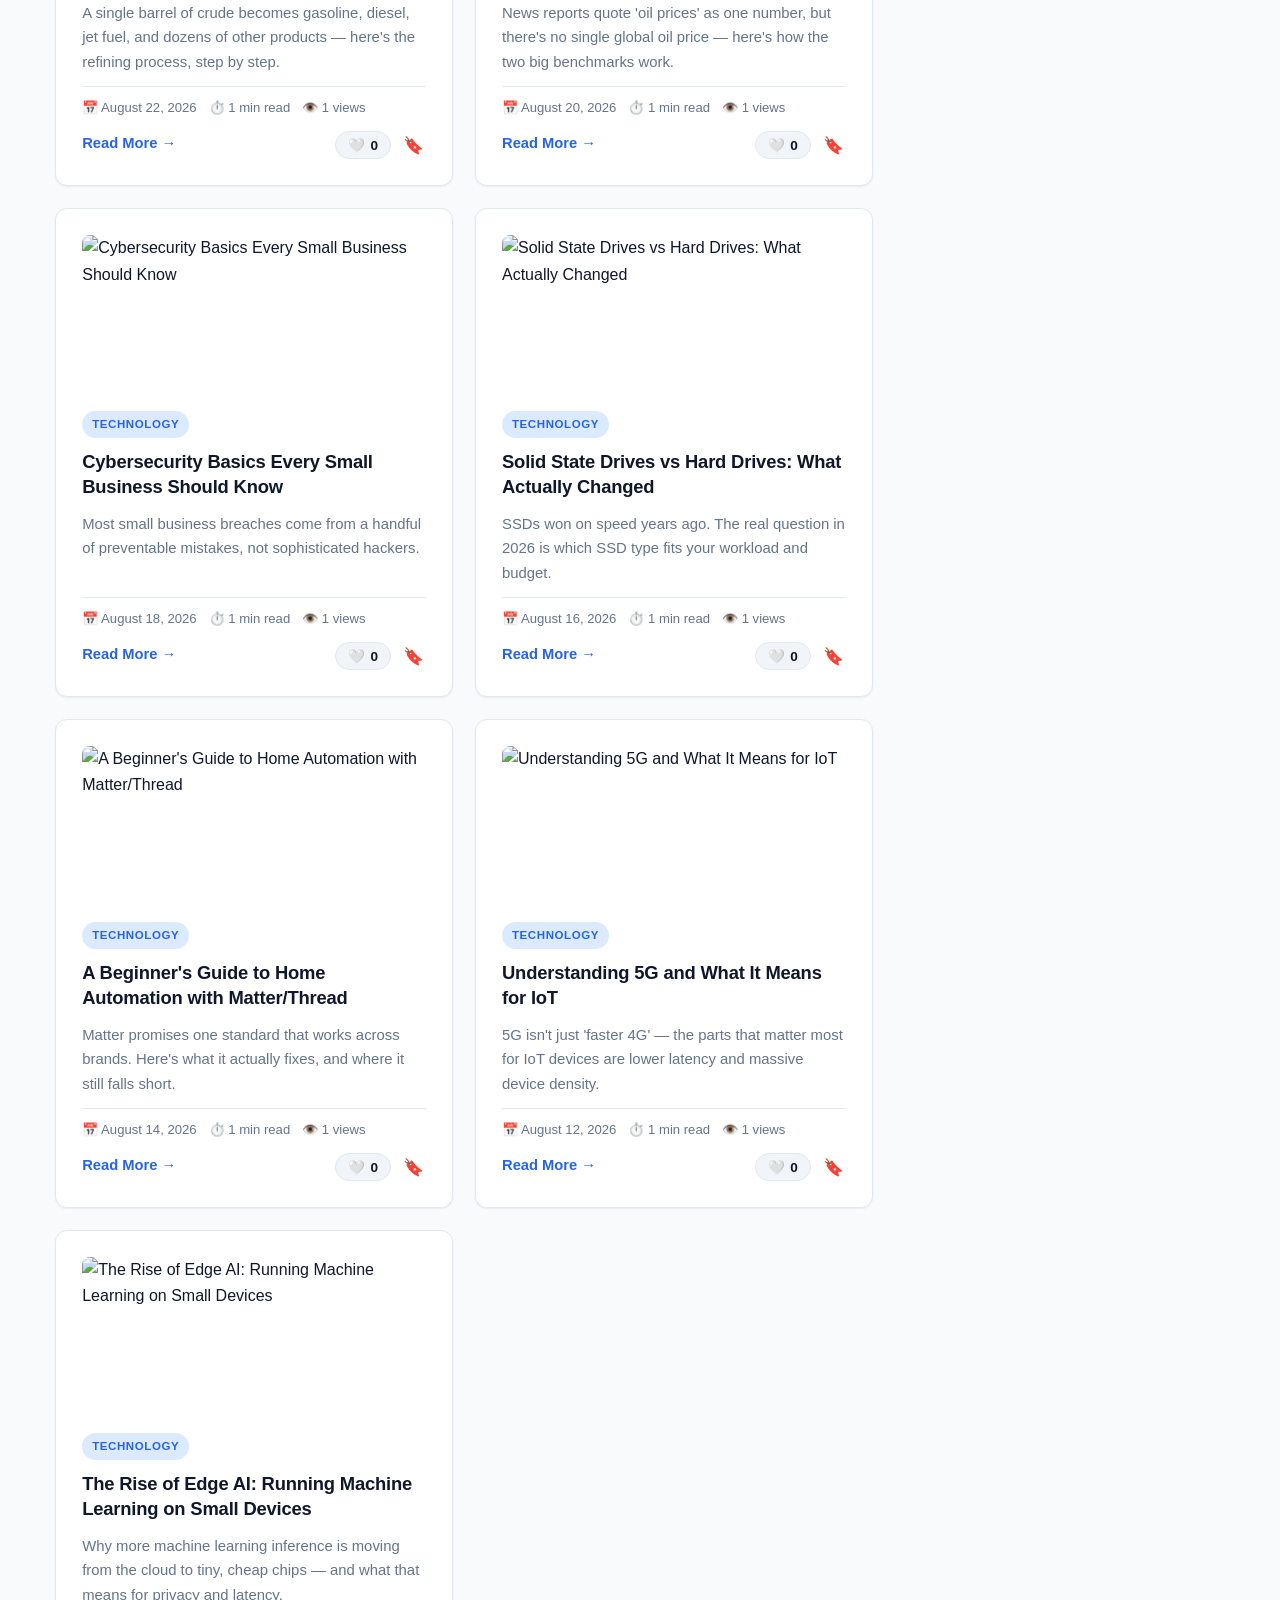
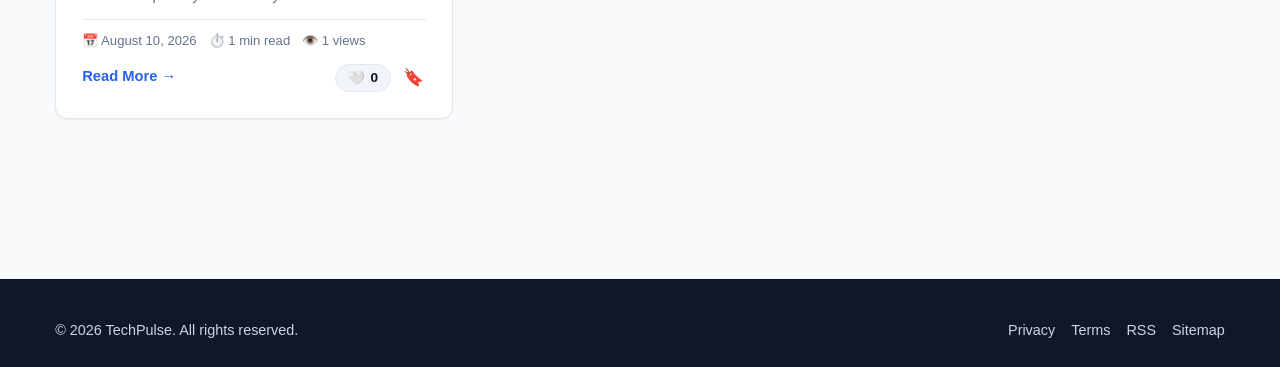
==== commit 4fb6636c: "Add files via upload" ====
--- a/TECHPULSE-fixed/index.html
+++ b/TECHPULSE-fixed/index.html
@@ -17,7 +17,7 @@
 
   <link rel="icon" href="favicon.ico" type="image/x-icon">
   <link rel="alternate" type="application/rss+xml" title="TechPulse RSS" href="rss.xml">
-  <link rel="stylesheet" href="css/style.css">
+  <link rel="stylesheet" href="css/style.css?v=20260920c">
 </head>
 <body>
 
@@ -43,7 +43,7 @@
       <nav class="nav-links" aria-label="Main navigation">
         <a href="index.html" class="active" data-i18n="nav_home">Home</a>
         <a href="forum.html" data-i18n="nav_forum">Forum</a>
-        <a href="index.html#newsWidget" data-i18n="nav_news">News</a>
+        <a href="news.html" data-i18n="nav_news">News</a>
         <a href="about.html" data-i18n="nav_about">About</a>
         <a href="contact.html" data-i18n="nav_contact">Contact</a>
         <a href="privacy-policy.html" data-i18n="nav_privacy">Privacy</a>
@@ -56,7 +56,6 @@
           <option value="es">Español</option>
           <option value="hi">हिन्दी (Hindi)</option>
           <option value="fr">Français</option>
-          <option value="ar">العربية</option>
         </select>
 
         <!-- Admin link: hidden for every visitor by default (see js/common.js) -->
@@ -70,6 +69,12 @@
     <section class="hero-section">
       <h1 data-i18n="hero_title">Advanced Embedded Systems &amp; Technical Guides</h1>
       <p data-i18n="hero_desc">Explore exclusive hardware tutorials and practical engineering projects.</p>
+      <div class="site-stats-bar" id="siteStatsBar"></div>
+    </section>
+
+    <section id="featuredSection" style="display:none">
+      <h2 class="section-heading" data-i18n="featured_heading">⭐ Featured</h2>
+      <div class="featured-spotlight" id="featuredSpotlight"></div>
     </section>
 
     <div class="toolbar">
@@ -96,6 +101,7 @@
             <p class="loading-state" data-i18n="loading">Loading...</p>
           </div>
           <p style="font-size:0.75rem;color:var(--text-muted);margin-top:8px;" data-i18n="news_updated">Updated hourly</p>
+          <a href="news.html" style="font-size:0.8rem;font-weight:600" data-i18n="view_all_news">View all news →</a>
         </div>
 
         <!-- Bookmarked Articles Widget -->
@@ -148,9 +154,9 @@
 
   <button id="scrollTopBtn" type="button" aria-label="Scroll to top">↑</button>
 
-  <script src="js/live-news.js"></script>
-  <script src="js/common.js"></script>
-  <script src="js/i18n.js"></script>
-  <script src="js/main.js"></script>
+  <script src="js/live-news.js?v=20260920c"></script>
+  <script src="js/common.js?v=20260920c"></script>
+  <script src="js/i18n.js?v=20260920c"></script>
+  <script src="js/main.js?v=20260920c"></script>
 </body>
 </html>
--- a/TECHPULSE-fixed/css/style.css
+++ b/TECHPULSE-fixed/css/style.css
@@ -965,6 +965,93 @@
 }
 .copy-code-btn:hover { background: #475569; }
 
+/* ============ Article image gallery ============ */
+.article-gallery {
+    display: grid;
+    grid-template-columns: repeat(auto-fit, minmax(180px, 1fr));
+    gap: 12px;
+    margin: 24px 0;
+}
+.article-gallery .gallery-img {
+    width: 100%;
+    height: 160px;
+    object-fit: cover;
+    border-radius: var(--radius-sm);
+    border: 1px solid var(--border);
+}
+
+/* ============ Comments section ============ */
+.comments-section { margin-top: 40px; padding-top: 24px; border-top: 1px solid var(--border); }
+.comments-unavailable {
+    background: var(--bg-soft);
+    border: 1px dashed var(--border);
+    border-radius: var(--radius-sm);
+    padding: 20px;
+    text-align: center;
+    color: var(--text-muted);
+    font-size: 0.9rem;
+}
+
+/* ============ Forum page ============ */
+.forum-hero { text-align: center; padding: 30px 0 10px; }
+.forum-categories {
+    display: grid;
+    grid-template-columns: repeat(auto-fit, minmax(220px, 1fr));
+    gap: 16px;
+    margin: 24px 0;
+}
+.forum-cat-card {
+    background: var(--bg-alt);
+    border: 1px solid var(--border);
+    border-radius: var(--radius);
+    padding: 20px;
+    text-align: center;
+    cursor: pointer;
+    transition: all var(--transition);
+}
+.forum-cat-card:hover { border-color: var(--primary); transform: translateY(-3px); }
+.forum-cat-card.active { border-color: var(--primary); background: var(--primary-soft); }
+.forum-cat-card .forum-cat-icon { font-size: 2rem; display: block; margin-bottom: 8px; }
+.forum-note { text-align: center; font-size: 0.85rem; color: var(--text-muted); margin: 16px 0; }
+#forumThread { min-height: 200px; margin-top: 20px; }
+
+/* ============ News widget (homepage) ============ */
+.news-widget-item {
+    display: block;
+    padding: 8px 0;
+    border-bottom: 1px solid var(--border);
+    font-size: 0.88rem;
+    color: var(--text);
+    text-decoration: none;
+}
+.news-widget-item:last-child { border-bottom: none; }
+.news-widget-item:hover { color: var(--primary); }
+.news-widget-tag {
+    display: inline-block;
+    font-size: 0.7rem;
+    text-transform: uppercase;
+    letter-spacing: 0.03em;
+    background: var(--primary-soft);
+    color: var(--primary);
+    border-radius: 4px;
+    padding: 1px 6px;
+    margin-inline-end: 6px;
+}
+
+/* ============ RTL (Arabic) support ============
+   Most spacing already uses flex/grid which mirrors automatically with
+   dir="rtl"; these are the few spots that need an explicit override. */
+html[dir="rtl"] { text-align: right; }
+html[dir="rtl"] .ticker-track { animation-direction: reverse; }
+html[dir="rtl"] .back-row,
+html[dir="rtl"] .breadcrumbs { flex-direction: row-reverse; }
+html[dir="rtl"] .card-meta,
+html[dir="rtl"] .share-buttons,
+html[dir="rtl"] .nav-links { flex-wrap: wrap; }
+html[dir="rtl"] .popular-list { padding-inline-start: 0; }
+html[dir="rtl"] .filter-chip,
+html[dir="rtl"] .tag { direction: rtl; }
+
 @media (prefers-reduced-motion: reduce) {
     *, *::before, *::after {
         animation-duration: 0.01ms !important;
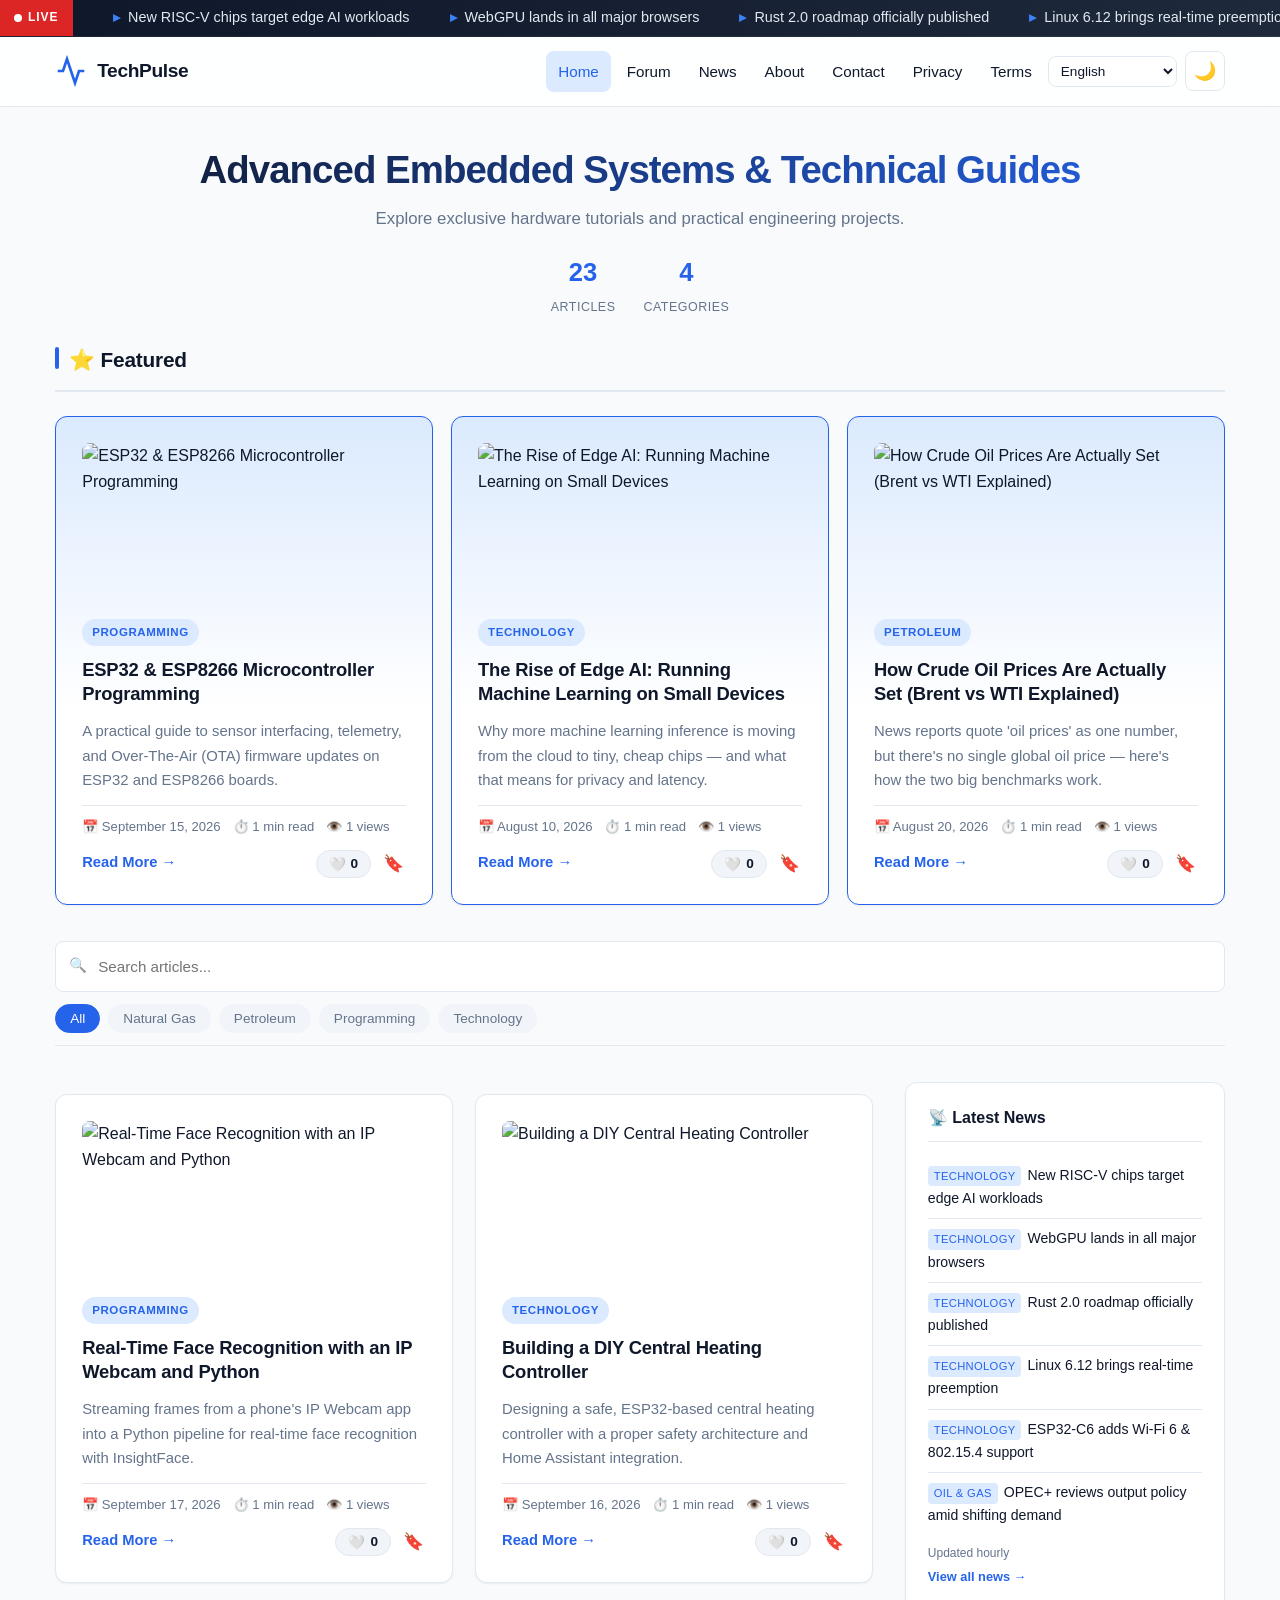
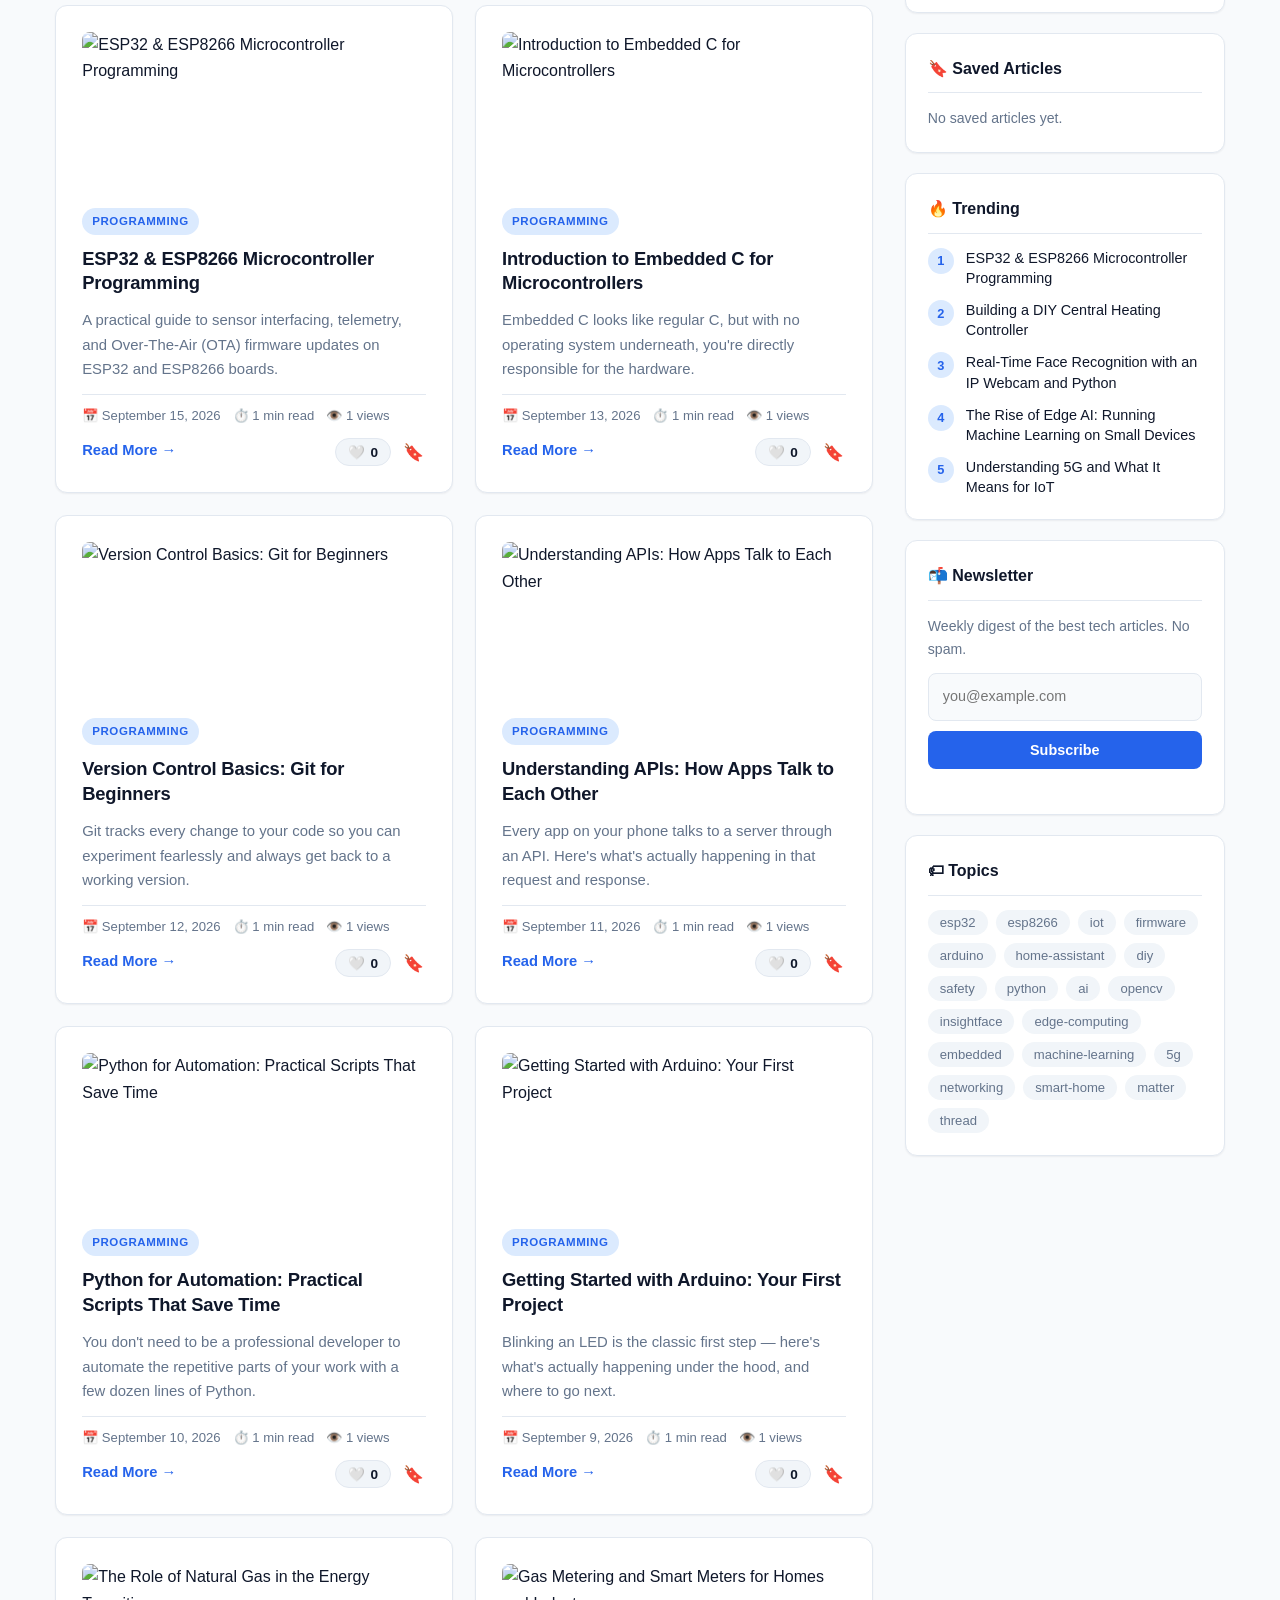
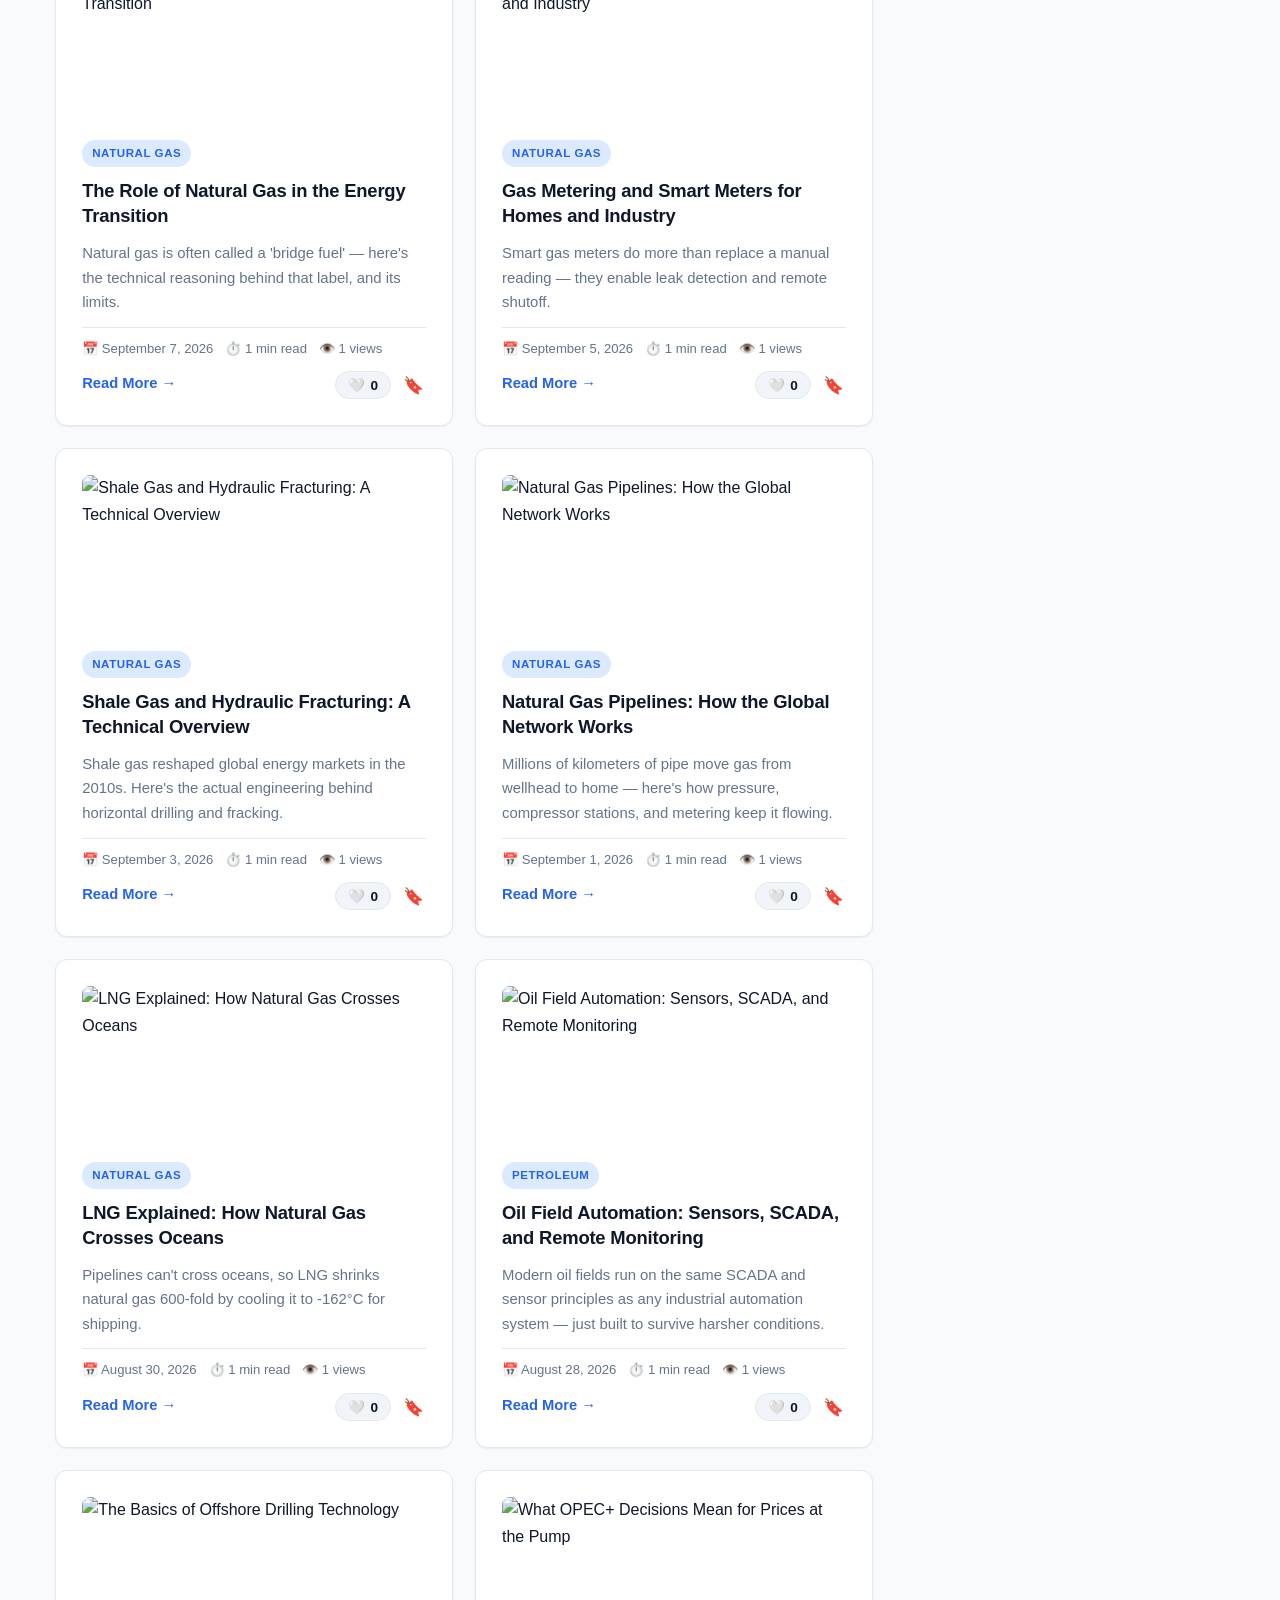
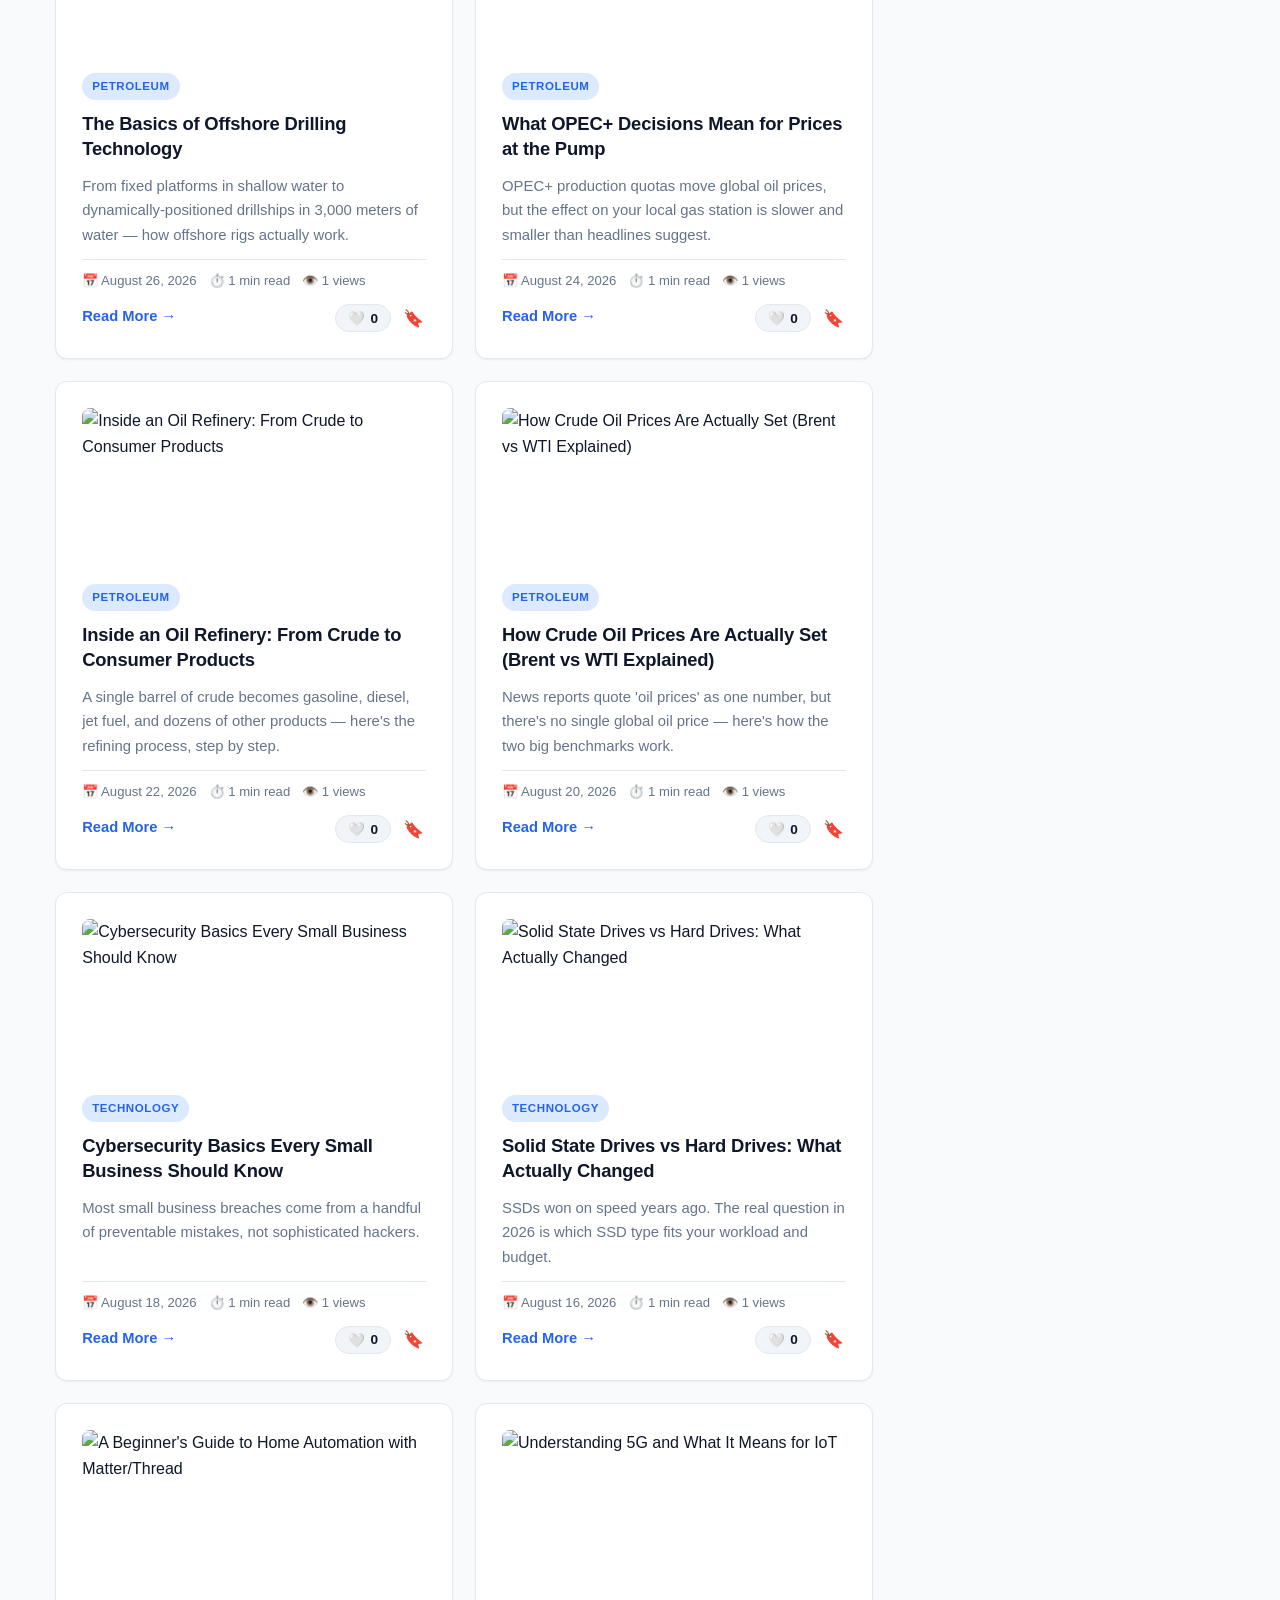
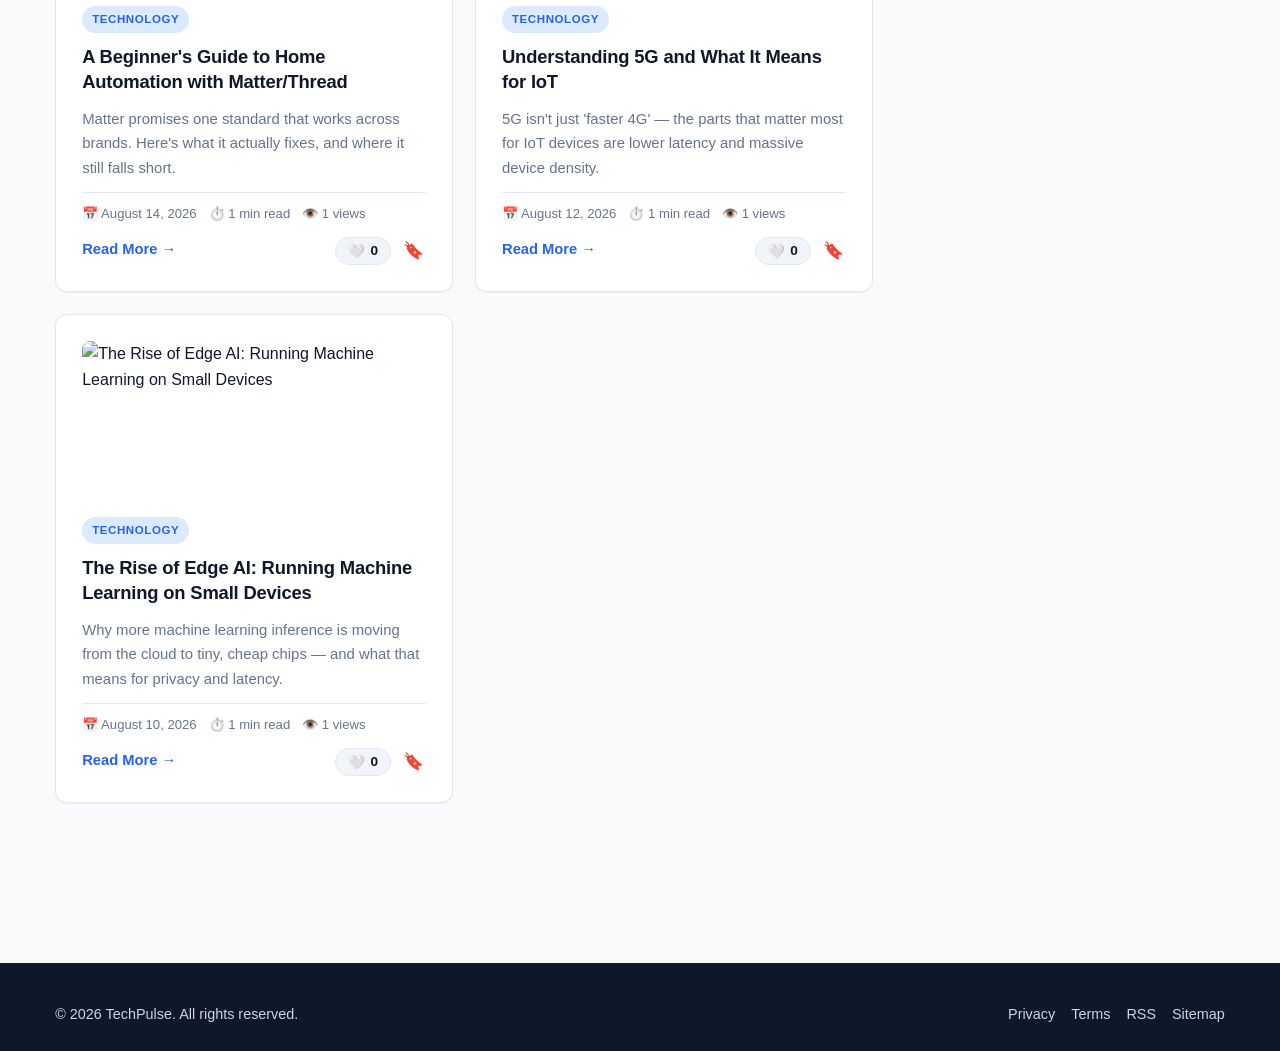
==== commit 315291df: "Update index.html" ====
--- a/TECHPULSE-fixed/index.html
+++ b/TECHPULSE-fixed/index.html
@@ -6,7 +6,7 @@
   <title>TechPulse | Technical Tutorials &amp; Embedded Systems</title>
   <meta name="description" content="TechPulse - Your primary hub for hardware tutorials, microcontrollers, and embedded systems.">
   <meta name="keywords" content="embedded systems, microcontrollers, ESP32, IoT, tutorials, hardware">
-  <link rel="canonical" href="https://techpulse.example.com/">
+  <link rel="canonical" href="https://techpulse12.vercel.app/index.html" />
 
   <meta property="og:type" content="website">
   <meta property="og:title" content="TechPulse | Technical Tutorials & Embedded Systems">
--- a/TECHPULSE-fixed/css/style.css
+++ b/TECHPULSE-fixed/css/style.css
@@ -1038,19 +1038,53 @@
     margin-inline-end: 6px;
 }
 
-/* ============ RTL (Arabic) support ============
-   Most spacing already uses flex/grid which mirrors automatically with
-   dir="rtl"; these are the few spots that need an explicit override. */
-html[dir="rtl"] { text-align: right; }
-html[dir="rtl"] .ticker-track { animation-direction: reverse; }
-html[dir="rtl"] .back-row,
-html[dir="rtl"] .breadcrumbs { flex-direction: row-reverse; }
-html[dir="rtl"] .card-meta,
-html[dir="rtl"] .share-buttons,
-html[dir="rtl"] .nav-links { flex-wrap: wrap; }
-html[dir="rtl"] .popular-list { padding-inline-start: 0; }
-html[dir="rtl"] .filter-chip,
-html[dir="rtl"] .tag { direction: rtl; }
+/* ============ News page (news.html) ============ */
+.news-columns {
+    display: grid;
+    grid-template-columns: repeat(auto-fit, minmax(280px, 1fr));
+    gap: 20px;
+    margin: 20px 0 40px;
+}
+.news-columns .widget { margin: 0; }
+.news-columns .news-widget-item { padding: 10px 0; font-size: 0.92rem; }
+
+/* ============ Featured spotlight (homepage) ============ */
+.featured-spotlight {
+    display: grid;
+    grid-template-columns: repeat(auto-fit, minmax(260px, 1fr));
+    gap: 18px;
+    margin: 24px 0 36px;
+}
+.featured-spotlight .article-card {
+    border: 1px solid var(--primary);
+    background: linear-gradient(180deg, var(--primary-soft), var(--bg-alt) 60%);
+}
+.site-stats-bar {
+    display: flex;
+    gap: 28px;
+    flex-wrap: wrap;
+    justify-content: center;
+    margin: 18px 0 6px;
+}
+.site-stats-bar .stat-block { text-align: center; }
+.site-stats-bar .stat-num { font-size: 1.6rem; font-weight: 800; color: var(--primary); display: block; }
+.site-stats-bar .stat-label { font-size: 0.78rem; color: var(--text-muted); text-transform: uppercase; letter-spacing: 0.04em; }
+
+/* ============ Forum discussion starters ============ */
+.forum-starters {
+    background: var(--bg-alt);
+    border: 1px solid var(--border);
+    border-radius: var(--radius);
+    padding: 16px 20px;
+    margin: 20px 0;
+    display: none;
+}
+.forum-starters.active { display: block; }
+.forum-starters h4 { margin: 0 0 8px; font-size: 0.95rem; }
+.forum-starters ul { margin: 0; padding-inline-start: 20px; font-size: 0.88rem; color: var(--text-muted); }
+.forum-starters li { margin-bottom: 4px; }
+.forum-cat-desc { font-size: 0.82rem; color: var(--text-muted); margin: -8px 0 16px; text-align: center; display: none; }
+.forum-cat-desc.active { display: block; }
 
 @media (prefers-reduced-motion: reduce) {
     *, *::before, *::after {
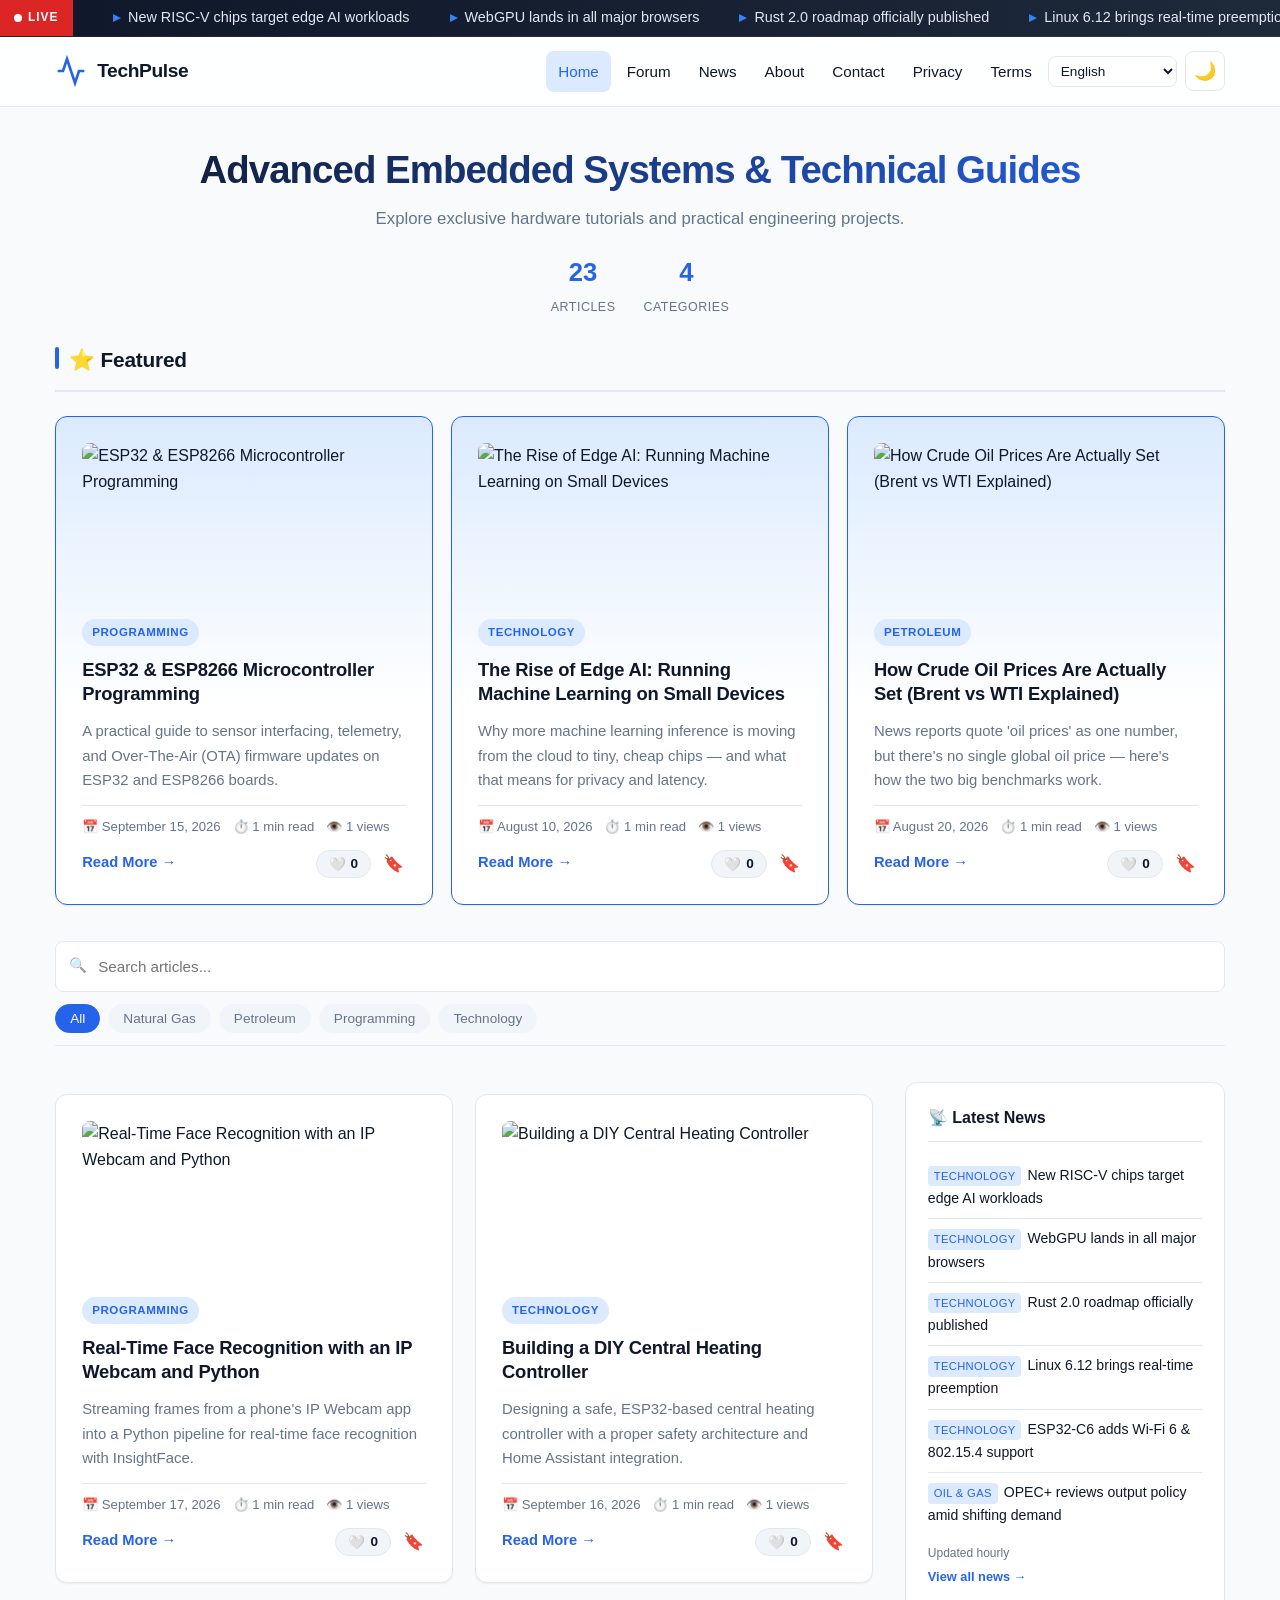
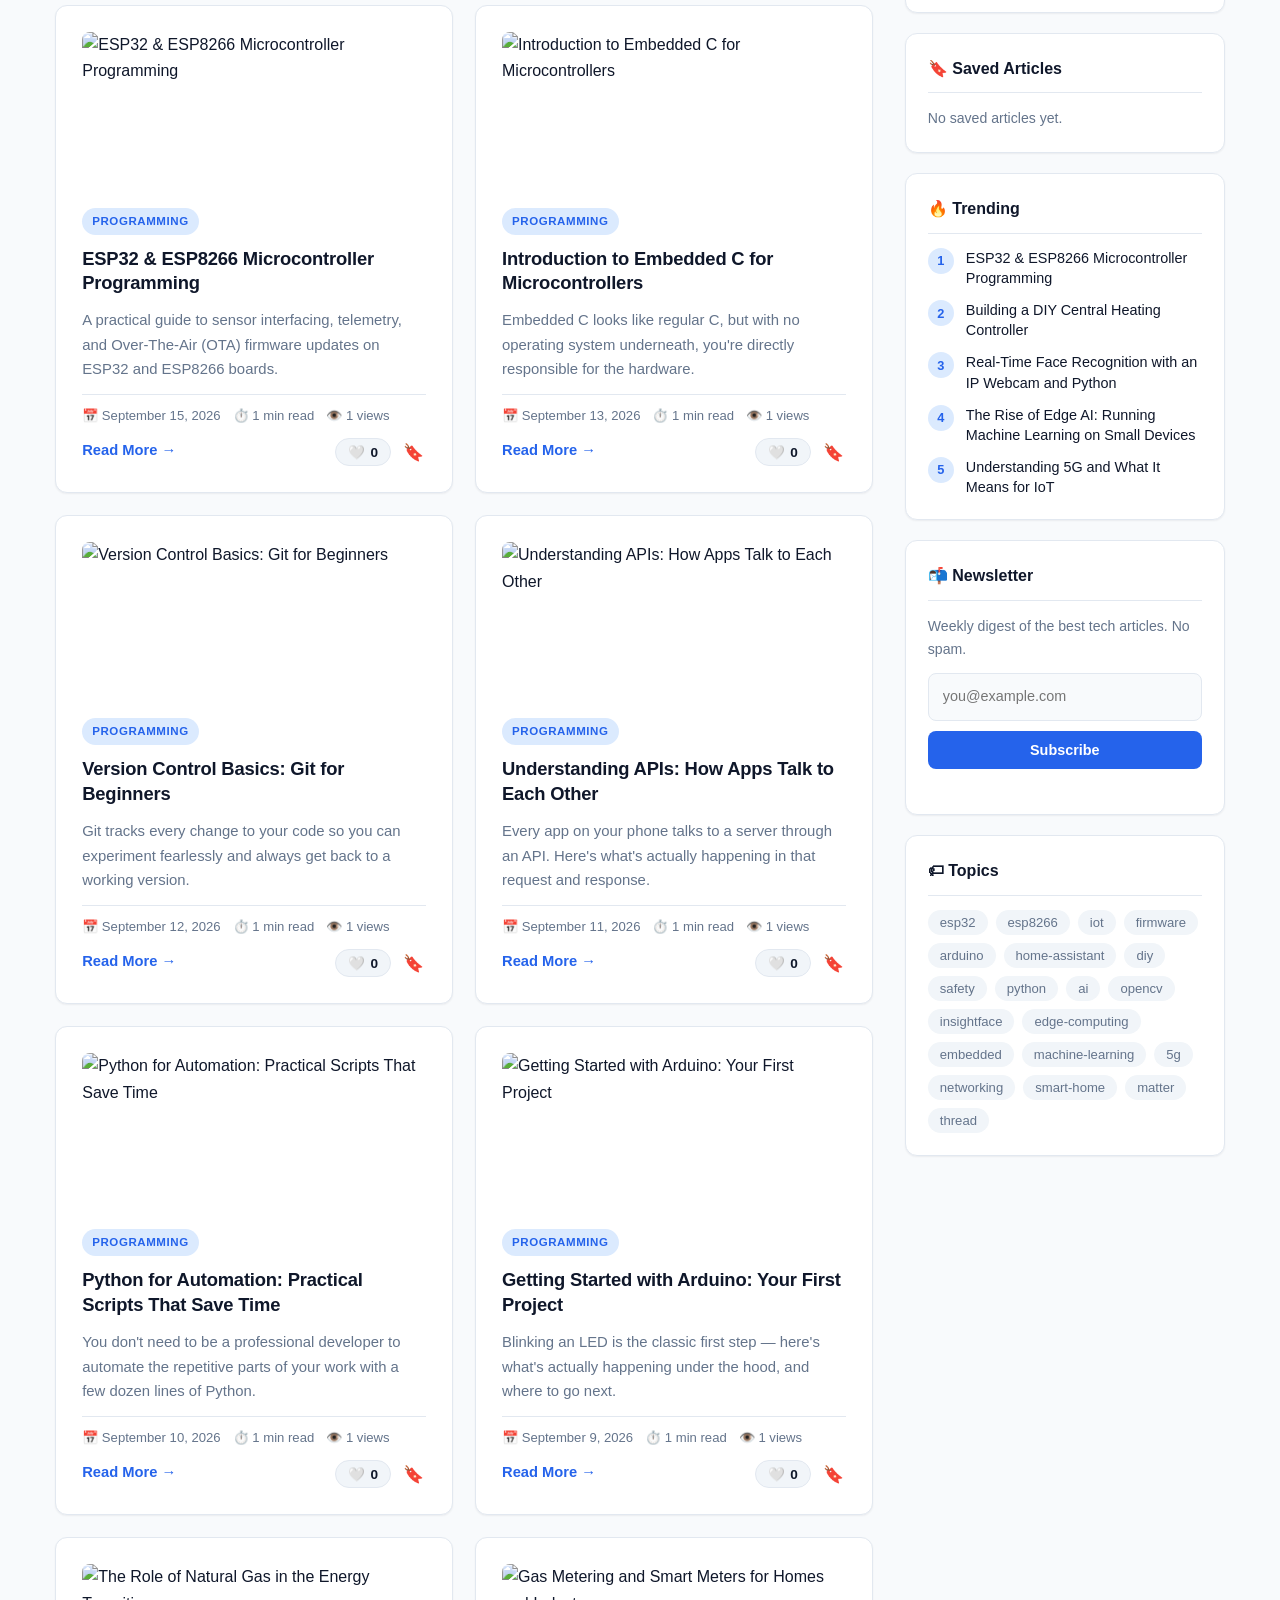
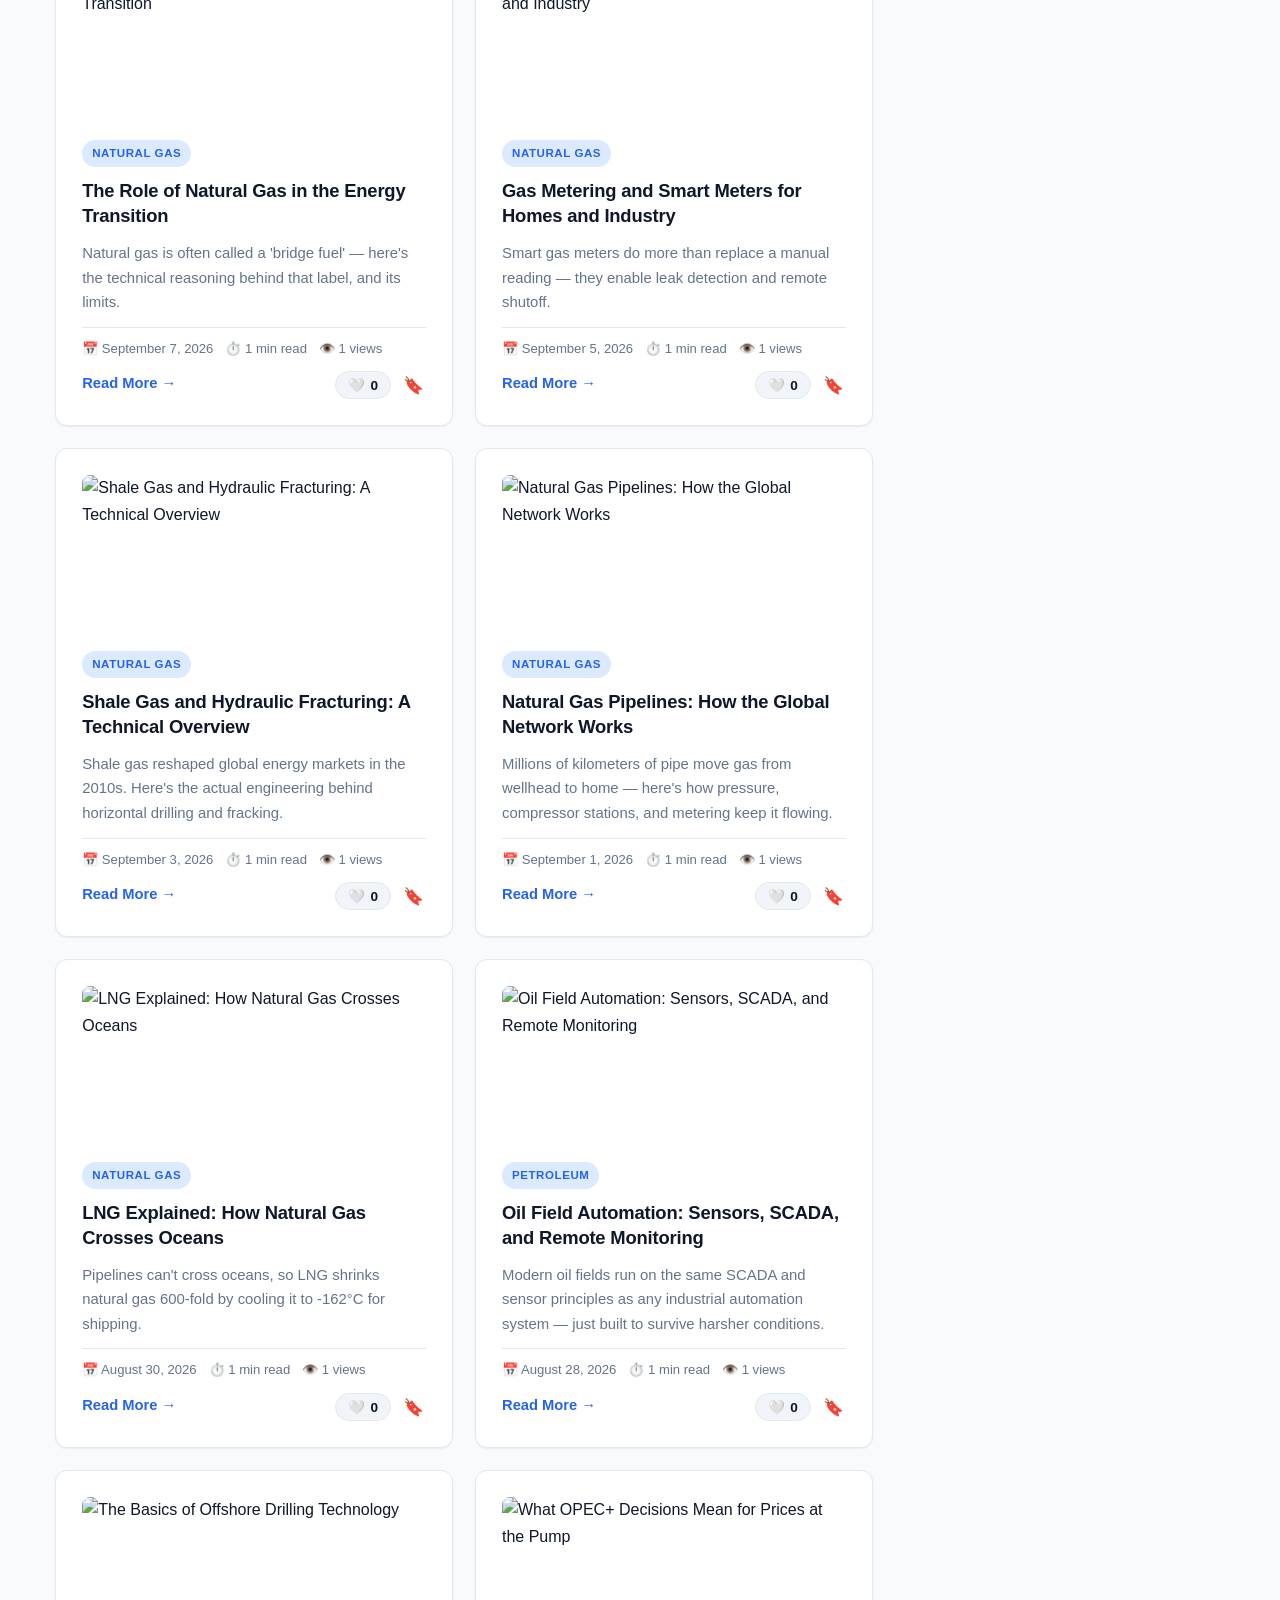
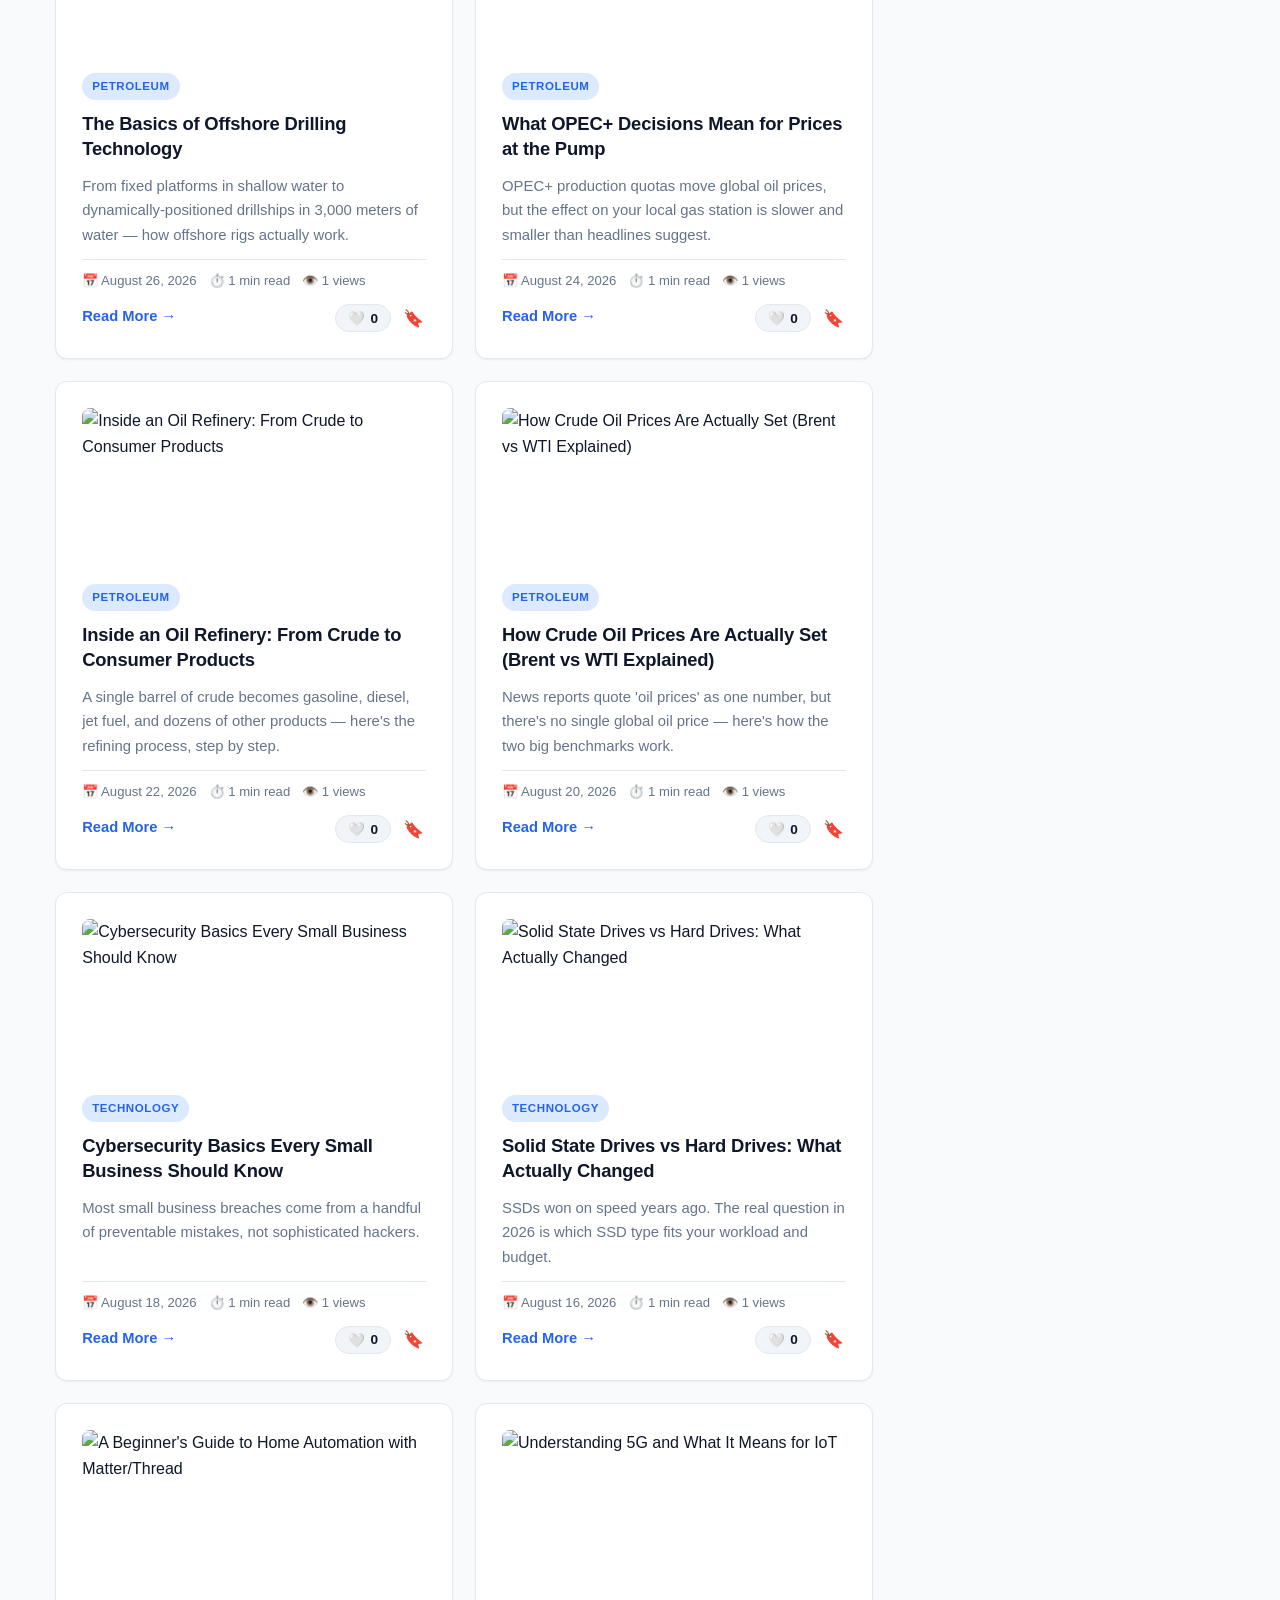
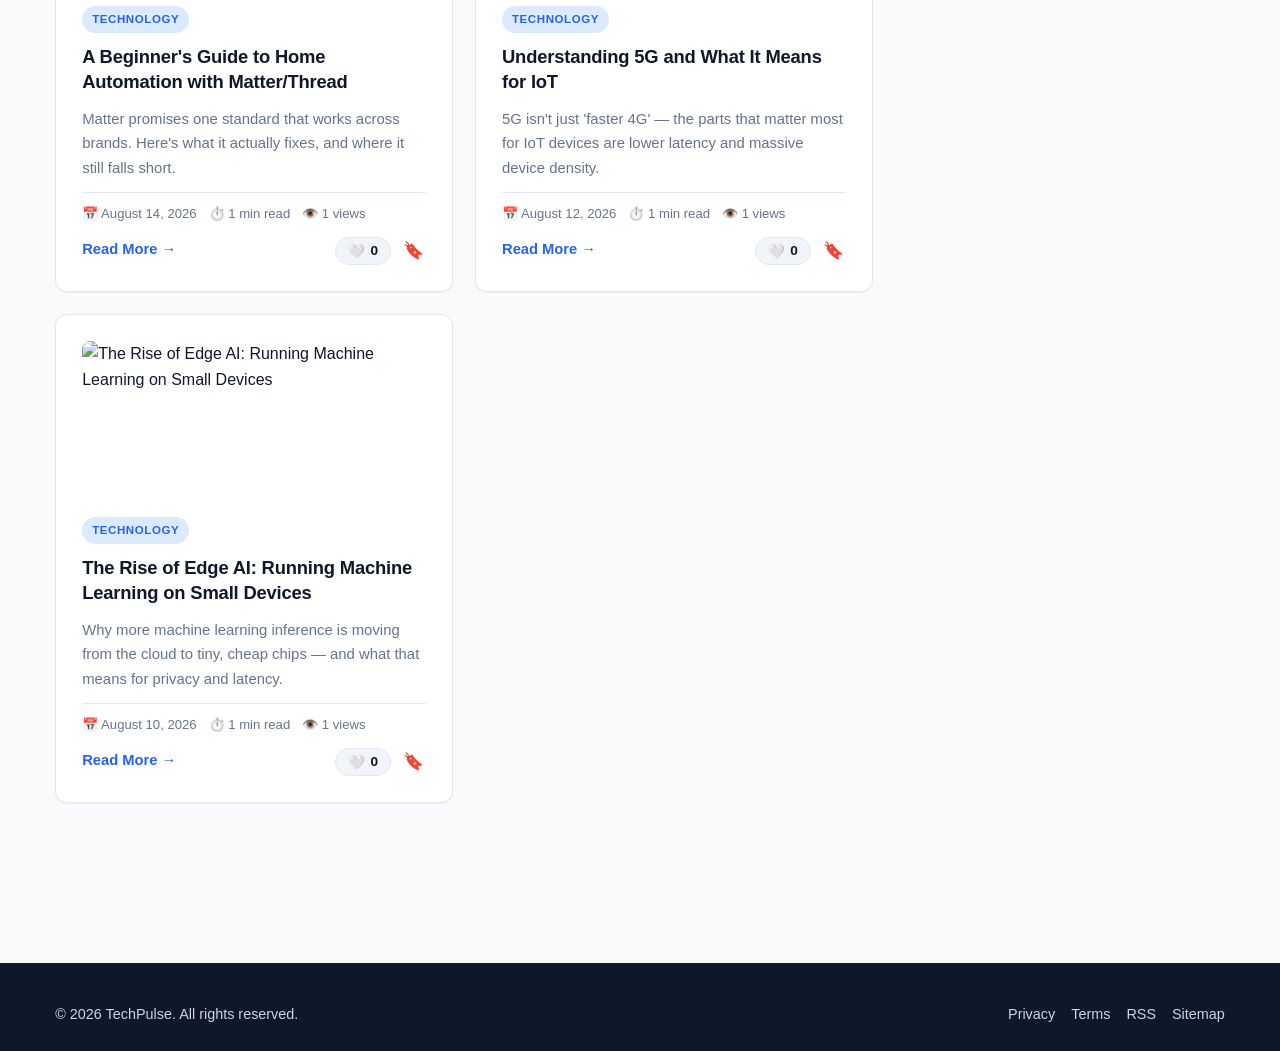
==== commit 8c52ccee: "Update index.html" ====
--- a/TECHPULSE-fixed/index.html
+++ b/TECHPULSE-fixed/index.html
@@ -59,8 +59,7 @@
         </select>
 
         <!-- Admin link: hidden for every visitor by default (see js/common.js) -->
-        <a href="admin.html" id="adminBtn" class="admin-btn" style="display: none;">Admin</a>
-        <button id="darkModeToggle" type="button" aria-pressed="false" aria-label="Switch theme">🌙</button>
+              <button id="darkModeToggle" type="button" aria-pressed="false" aria-label="Switch theme">🌙</button>
       </nav>
     </div>
   </header>
